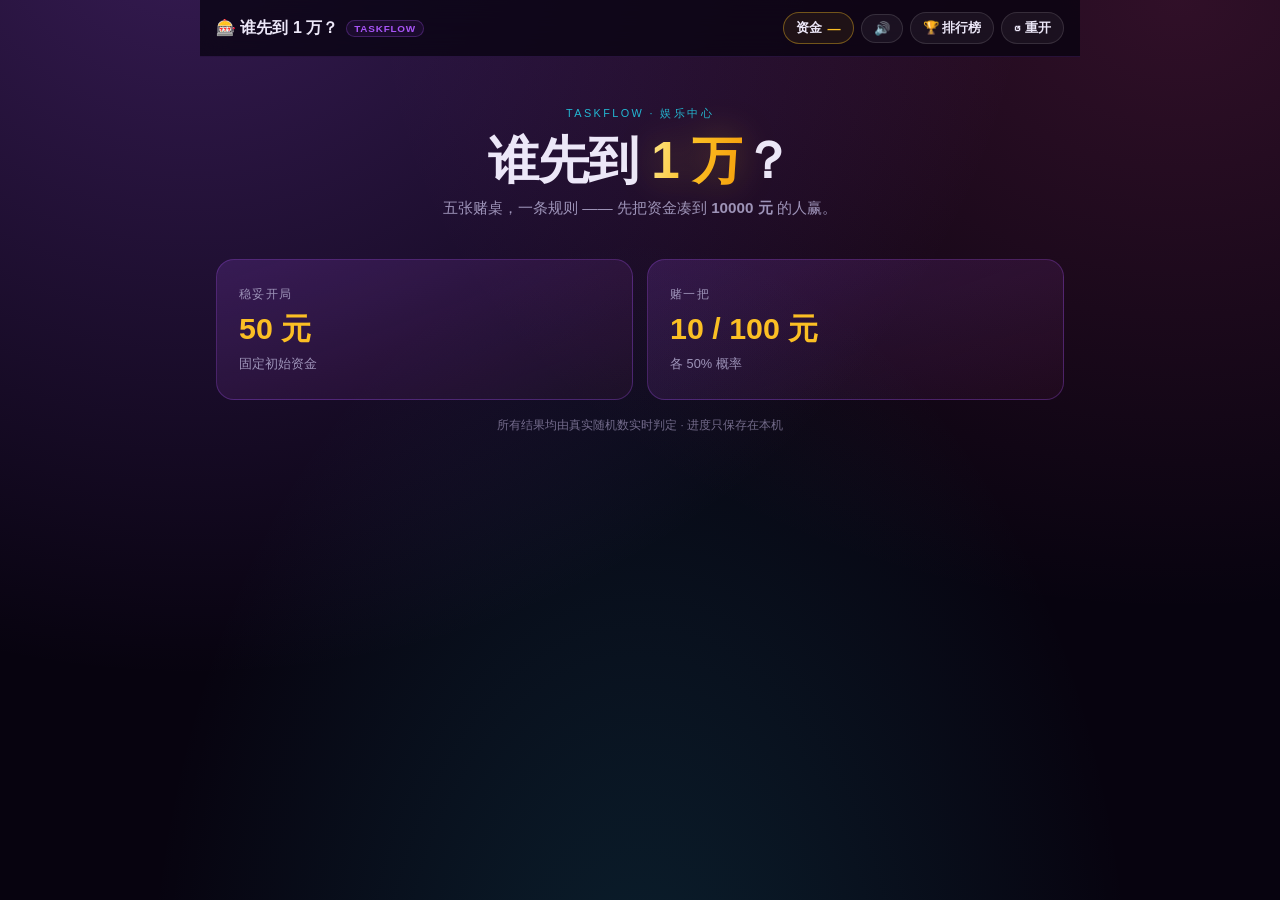
==== casino.html @ 1fb9b559 "1" ====
<!DOCTYPE html>
<html lang="zh-CN">
<head>
<meta charset="utf-8">
<meta name="viewport" content="width=device-width, initial-scale=1, viewport-fit=cover">
<meta name="color-scheme" content="dark">
<title>谁先到 1 万？ · TaskFlow</title>
<style>
  /* ============ 基础 ============ */
  :root {
    --bg: #07030f;
    --panel: rgba(24, 13, 45, .78);
    --panel-2: rgba(16, 8, 30, .9);
    --line: rgba(168, 85, 247, .28);
    --line-strong: rgba(168, 85, 247, .55);
    --purple: #a855f7;
    --pink: #ec4899;
    --cyan: #22d3ee;
    --gold: #fbbf24;
    --gold-deep: #f59e0b;
    --danger: #fb7185;
    --text: #ece7f8;
    --muted: #9d93b8;
  }
  *, *::before, *::after { box-sizing: border-box; }
  html, body { margin: 0; padding: 0; }
  body {
    min-height: 100vh;
    color: var(--text);
    font-family: -apple-system, BlinkMacSystemFont, "Segoe UI", "PingFang SC",
                 "Hiragino Sans GB", "Microsoft YaHei", sans-serif;
    -webkit-font-smoothing: antialiased;
    font-size: 16px;
    background:
      radial-gradient(ellipse at 15% -12%, rgba(168, 85, 247, .30), transparent 55%),
      radial-gradient(ellipse at 92% 0%, rgba(236, 72, 153, .18), transparent 48%),
      radial-gradient(ellipse at 50% 118%, rgba(34, 211, 238, .14), transparent 55%),
      var(--bg);
    background-attachment: fixed;
  }
  button, input { font-family: inherit; }
  [hidden] { display: none !important; }
  b { font-weight: 700; }

  .app { max-width: 880px; margin: 0 auto; padding: 0 16px 40px; }

  /* ============ 顶栏 ============ */
  .topbar {
    position: sticky; top: 0; z-index: 30;
    display: flex; align-items: center; justify-content: space-between; gap: 10px;
    flex-wrap: wrap;
    padding: 12px 0 12px;
    margin: 0 -16px 6px;
    padding-left: 16px; padding-right: 16px;
    background: rgba(7, 3, 15, .74);
    backdrop-filter: blur(14px);
    -webkit-backdrop-filter: blur(14px);
    border-bottom: 1px solid rgba(168, 85, 247, .16);
  }
  .brand { display: flex; align-items: center; gap: 8px; font-weight: 800; font-size: 1rem; }
  .brand__bang {
    font-size: .62rem; font-weight: 700; letter-spacing: .08em;
    color: var(--purple); border: 1px solid var(--line);
    padding: 2px 7px; border-radius: 999px; background: rgba(168, 85, 247, .08);
  }
  .wallet { display: flex; align-items: center; gap: 7px; flex-wrap: wrap; }
  .chip {
    display: inline-flex; align-items: center; gap: 6px; white-space: nowrap;
    padding: 6px 12px; border-radius: 999px; font-size: .82rem; font-weight: 600;
    background: rgba(255, 255, 255, .05); border: 1px solid rgba(255, 255, 255, .12);
    color: var(--text);
  }
  .chip--money { border-color: rgba(251, 191, 36, .38); background: rgba(251, 191, 36, .07); }
  .chip--money b { color: var(--gold); font-variant-numeric: tabular-nums; }
  .chip--btn { cursor: pointer; transition: border-color .18s, color .18s, box-shadow .18s; }
  .chip--btn:hover { border-color: var(--line-strong); color: #fff; box-shadow: 0 0 16px rgba(168, 85, 247, .25); }

  /* ============ 屏幕 ============ */
  .screen { animation: fadeUp .32s ease both; }
  @keyframes fadeUp { from { opacity: 0; transform: translateY(8px); } to { opacity: 1; transform: none; } }

  /* ============ 开局 ============ */
  .hero { text-align: center; padding: 44px 8px 22px; }
  .hero__kicker {
    font-size: .68rem; letter-spacing: .22em; color: var(--cyan);
    text-transform: uppercase; opacity: .85;
  }
  .hero__title {
    margin: 12px 0 10px; font-size: clamp(2rem, 8.5vw, 3.2rem);
    line-height: 1.08; letter-spacing: -.02em; font-weight: 900;
  }
  .hero__title .gold {
    background: linear-gradient(100deg, #fde68a, var(--gold) 45%, #f59e0b);
    -webkit-background-clip: text; background-clip: text; color: transparent;
    filter: drop-shadow(0 0 18px rgba(251, 191, 36, .35));
  }
  .hero__desc { margin: 0; color: var(--muted); font-size: .95rem; }
  .start-choices { display: grid; grid-template-columns: 1fr 1fr; gap: 14px; margin-top: 18px; }
  .choice {
    position: relative; overflow: hidden; text-align: left; cursor: pointer;
    display: flex; flex-direction: column; gap: 6px;
    padding: 26px 22px; border-radius: 18px; color: var(--text);
    border: 1px solid var(--line);
    background: linear-gradient(160deg, rgba(168, 85, 247, .17), rgba(236, 72, 153, .05));
    transition: transform .2s, border-color .2s, box-shadow .2s;
  }
  .choice::after {
    content: ""; position: absolute; inset: -40% -60% auto auto; width: 160px; height: 160px;
    background: radial-gradient(circle, rgba(236, 72, 153, .3), transparent 65%);
    pointer-events: none;
  }
  .choice:hover { transform: translateY(-3px); border-color: var(--line-strong); box-shadow: 0 14px 40px rgba(168, 85, 247, .28); }
  .choice:disabled { opacity: .5; cursor: wait; transform: none; }
  .choice__title { font-size: .78rem; letter-spacing: .12em; color: var(--muted); }
  .choice__money { font-size: 1.9rem; font-weight: 900; color: var(--gold); font-variant-numeric: tabular-nums; }
  .choice__desc { font-size: .8rem; color: var(--muted); }
  .fine { text-align: center; color: rgba(157, 147, 184, .7); font-size: .72rem; margin: 18px 0 0; }

  /* ============ 大厅 ============ */
  .bank {
    margin-top: 20px; padding: 26px 22px 22px; text-align: center; border-radius: 22px;
    border: 1px solid var(--line);
    background:
      radial-gradient(ellipse at 50% -30%, rgba(251, 191, 36, .12), transparent 60%),
      linear-gradient(170deg, rgba(35, 18, 62, .9), rgba(14, 7, 26, .9));
    box-shadow: 0 20px 60px rgba(0, 0, 0, .35), inset 0 1px 0 rgba(255, 255, 255, .05);
  }
  .bank__label { font-size: .72rem; letter-spacing: .2em; color: var(--muted); }
  .bank__money {
    margin: 4px 0 2px; font-size: clamp(2.6rem, 11vw, 4rem); font-weight: 900;
    line-height: 1.05; font-variant-numeric: tabular-nums;
    color: var(--gold); text-shadow: 0 0 24px rgba(251, 191, 36, .35);
  }
  .bank__bar { height: 8px; border-radius: 99px; background: rgba(255, 255, 255, .07); overflow: hidden; margin: 16px auto 10px; max-width: 480px; }
  .bank__fill {
    height: 100%; width: 0%; border-radius: 99px;
    background: linear-gradient(90deg, var(--purple), var(--pink) 60%, var(--gold));
    box-shadow: 0 0 14px rgba(236, 72, 153, .7);
    transition: width .45s cubic-bezier(.2, .8, .2, 1);
  }
  .bank__meta { display: flex; justify-content: space-between; max-width: 480px; margin: 0 auto; font-size: .78rem; color: var(--muted); }
  .bank__meta b { color: var(--text); font-variant-numeric: tabular-nums; }

  .game-grid { display: grid; grid-template-columns: repeat(auto-fit, minmax(248px, 1fr)); gap: 12px; margin-top: 16px; }
  .game-card {
    display: flex; align-items: center; gap: 13px; text-align: left; cursor: pointer;
    padding: 17px 16px; border-radius: 16px; color: var(--text);
    border: 1px solid rgba(255, 255, 255, .09);
    background: linear-gradient(150deg, rgba(255, 255, 255, .055), rgba(255, 255, 255, .015));
    transition: transform .18s, border-color .18s, box-shadow .18s, background .18s;
  }
  .game-card:hover {
    transform: translateY(-2px); border-color: var(--line-strong);
    background: linear-gradient(150deg, rgba(168, 85, 247, .16), rgba(236, 72, 153, .05));
    box-shadow: 0 12px 34px rgba(168, 85, 247, .2);
  }
  .game-card__icon { font-size: 1.9rem; flex: none; }
  .game-card__text { flex: 1; min-width: 0; display: flex; flex-direction: column; gap: 3px; }
  .game-card__title { font-size: 1rem; font-weight: 800; }
  .game-card__desc { font-size: .76rem; color: var(--muted); line-height: 1.45; }
  .game-card__arrow { color: var(--muted); flex: none; transition: color .18s, transform .18s; }
  .game-card:hover .game-card__arrow { color: var(--gold); transform: translateX(2px); }
  .lobby-note { text-align: center; margin-top: 18px; font-size: .74rem; color: rgba(157, 147, 184, .65); }

  /* ============ 游戏通用 ============ */
  .game-head { display: flex; align-items: center; gap: 12px; margin: 18px 0 12px; }
  .game-head h2 { margin: 0; font-size: 1.25rem; font-weight: 800; }
  .back-btn {
    border: 1px solid rgba(255, 255, 255, .13); background: rgba(255, 255, 255, .05);
    color: var(--text); border-radius: 10px; padding: 7px 12px; font-size: .8rem;
    font-weight: 600; cursor: pointer; transition: border-color .18s, color .18s;
  }
  .back-btn:hover { border-color: var(--line-strong); color: #fff; }

  .panel {
    padding: 20px; border-radius: 18px;
    border: 1px solid rgba(255, 255, 255, .09);
    background: linear-gradient(165deg, rgba(255, 255, 255, .045), rgba(255, 255, 255, .012));
    box-shadow: 0 14px 44px rgba(0, 0, 0, .22);
  }
  .rules { font-size: .88rem; line-height: 1.75; color: #cfc7e2; }
  .rules b { color: var(--text); }
  .muted { color: var(--muted); }
  .c-gold { color: var(--gold); }
  .c-danger { color: var(--danger); }
  .c-red { color: #fb7185; }
  .c-black { color: #cbd5e1; }
  .c-yellow { color: #fbbf24; }
  .c-cyan { color: var(--cyan); }

  .btn {
    border: 0; border-radius: 12px; padding: 12px 18px;
    font-size: .92rem; font-weight: 700; cursor: pointer; color: #fff;
    transition: transform .16s, box-shadow .16s, opacity .16s, border-color .16s;
  }
  .btn:hover:not(:disabled) { transform: translateY(-1px); }
  .btn:disabled { opacity: .42; cursor: not-allowed; transform: none; box-shadow: none; }
  .btn--gold {
    background: linear-gradient(135deg, #fcd34d, var(--gold-deep));
    color: #291500; box-shadow: 0 6px 22px rgba(251, 191, 36, .3);
  }
  .btn--gold:hover:not(:disabled) { box-shadow: 0 8px 30px rgba(251, 191, 36, .48); }
  .btn--ghost {
    background: rgba(255, 255, 255, .05); border: 1px solid rgba(255, 255, 255, .16);
    color: #ded7ee; box-shadow: none;
  }
  .btn--ghost:hover:not(:disabled) { border-color: rgba(255, 255, 255, .38); }
  .btn--danger { background: linear-gradient(135deg, #fb7185, #be123c); }
  .btn--purple { background: linear-gradient(135deg, #a855f7, #7c3aed); box-shadow: 0 6px 22px rgba(168, 85, 247, .32); }

  .bet-row { display: flex; align-items: center; gap: 10px; flex-wrap: wrap; margin-top: 16px; }
  .bet-row label { font-size: .82rem; color: var(--muted); }
  .bet-row input {
    width: 130px; padding: 10px 12px; border-radius: 10px; font-size: .95rem;
    font-weight: 700; font-variant-numeric: tabular-nums;
    background: rgba(0, 0, 0, .35); color: var(--gold);
    border: 1px solid rgba(255, 255, 255, .14); outline: none;
  }
  .bet-row input:focus { border-color: var(--line-strong); box-shadow: 0 0 0 3px rgba(168, 85, 247, .16); }
  .bet-row input:disabled { opacity: .45; cursor: not-allowed; }
  .bet-chip:disabled { opacity: .4; cursor: not-allowed; }
  .bet-chips { display: flex; gap: 6px; flex-wrap: wrap; }
  .bet-chip {
    border: 1px solid rgba(255, 255, 255, .14); background: rgba(255, 255, 255, .04);
    color: var(--muted); border-radius: 999px; padding: 5px 11px;
    font-size: .72rem; font-weight: 600; cursor: pointer; transition: .16s;
  }
  .bet-chip:hover { border-color: var(--line-strong); color: #fff; }

  /* ============ 干苦力 ============ */
  .labor-wrap { text-align: center; padding: 8px 0 4px; }
  .labor-btn {
    position: relative; margin: 20px auto 14px; width: 190px; height: 190px; border-radius: 50%;
    border: 2px solid rgba(251, 191, 36, .35); cursor: pointer; color: var(--text);
    display: flex; flex-direction: column; align-items: center; justify-content: center; gap: 2px;
    background:
      radial-gradient(circle at 35% 28%, rgba(251, 191, 36, .2), transparent 55%),
      linear-gradient(160deg, #2a1a4a, #140b26);
    box-shadow: 0 0 40px rgba(168, 85, 247, .18), inset 0 0 30px rgba(0, 0, 0, .5);
    transition: transform .1s, box-shadow .16s, border-color .16s;
    user-select: none; -webkit-user-select: none; -webkit-tap-highlight-color: transparent;
  }
  .labor-btn:hover { border-color: rgba(251, 191, 36, .7); box-shadow: 0 0 60px rgba(251, 191, 36, .22); }
  .labor-btn:active { transform: scale(.96); }
  .labor-btn.is-wipe { animation: wipeShake .12s linear; border-color: var(--danger); box-shadow: 0 0 60px rgba(251, 113, 133, .5); }
  .labor-btn.is-dig .labor-btn__icon { animation: digSwing .32s ease; }
  @keyframes digSwing {
    0% { transform: rotate(0deg) translateY(0); }
    35% { transform: rotate(-20deg) translateY(-4px); }
    70% { transform: rotate(9deg) translateY(1px); }
    100% { transform: rotate(0deg) translateY(0); }
  }
  @keyframes wipeShake {
    0% { transform: translateX(0); } 25% { transform: translateX(-5px); }
    50% { transform: translateX(5px); } 75% { transform: translateX(-3px); } 100% { transform: translateX(0); }
  }
  .labor-btn__icon { font-size: 2.6rem; }
  .labor-btn span { font-size: 1.05rem; font-weight: 800; }
  .labor-btn small { font-size: .74rem; color: var(--gold); }
  .labor-stats { display: flex; justify-content: center; gap: 18px; flex-wrap: wrap; font-size: .8rem; color: var(--muted); min-height: 24px; }
  .labor-stats b { color: var(--text); font-variant-numeric: tabular-nums; }
  .float-num {
    position: absolute; left: 50%; top: 30%; transform: translateX(-50%);
    font-weight: 900; color: var(--gold); pointer-events: none;
    animation: floatUp .8s ease-out forwards; white-space: nowrap;
  }
  .float-num.is-bad { color: var(--danger); }
  @keyframes floatUp {
    from { opacity: 1; transform: translate(-50%, 0) scale(1); }
    to { opacity: 0; transform: translate(-50%, -70px) scale(1.25); }
  }
  .labor-shell { position: relative; }

  /* ============ 摸球 ============ */
  .ball-stage { display: flex; flex-direction: column; align-items: center; margin: 16px 0 4px; }
  .pit-wrap { position: relative; width: min(100%, 430px); }
  #ballCanvas {
    display: block; width: 100%; height: 236px; border-radius: 24px;
    touch-action: manipulation;
  }
  #ballCanvas.is-shaking { animation: pitShake .1s linear infinite; }
  @keyframes pitShake {
    0% { transform: translate(0, 0) rotate(0deg); }
    25% { transform: translate(-1.5px, 1px) rotate(-.3deg); }
    50% { transform: translate(1px, -1.5px) rotate(.3deg); }
    75% { transform: translate(1.5px, 1px) rotate(-.2deg); }
    100% { transform: translate(0, 0) rotate(0deg); }
  }
  .ball-tray {
    position: relative; width: 92px; height: 46px; margin-top: 2px;
    border-radius: 0 0 32px 32px;
    background: linear-gradient(180deg, rgba(255, 255, 255, .09), rgba(255, 255, 255, .015));
    border: 1px solid rgba(255, 255, 255, .12); border-top: 0;
    box-shadow: inset 0 -10px 20px rgba(0, 0, 0, .5);
  }
  .drawn-ball {
    position: absolute; left: 50%; bottom: -8px; margin-left: -31px;
    width: 62px; height: 62px; border-radius: 50%;
    display: flex; align-items: center; justify-content: center;
    font-size: 1.5rem; opacity: 0;
    border: 2px solid rgba(255, 255, 255, .28);
    box-shadow: 0 10px 26px rgba(0, 0, 0, .5);
  }
  .drawn-ball.is-revealed { opacity: 1; animation: ballPop .45s cubic-bezier(.2, 1.5, .4, 1) both; }
  @keyframes ballPop {
    from { transform: scale(.3) translateY(-46px); opacity: 0; }
    to { transform: scale(1) translateY(0); opacity: 1; }
  }
  .drawn-ball.is-red { background: radial-gradient(circle at 32% 28%, #fda4af, #e11d48 62%, #881337); box-shadow: 0 0 26px rgba(244, 63, 94, .55); }
  .drawn-ball.is-black { background: radial-gradient(circle at 32% 28%, #64748b, #1e293b 62%, #020617); box-shadow: 0 0 26px rgba(148, 163, 184, .3); }
  .drawn-ball.is-yellow { background: radial-gradient(circle at 32% 28%, #fde68a, #f59e0b 62%, #92400e); box-shadow: 0 0 30px rgba(251, 191, 36, .55); }
  .ball-result { min-height: 48px; margin-top: 12px; text-align: center; font-size: .9rem; line-height: 1.6; color: #d8d0ea; }
  .bet-actions { display: flex; gap: 10px; margin-top: 16px; }
  .bet-actions .btn { flex: 1; }
  .btn--red { background: linear-gradient(135deg, #fb7185, #be123c); box-shadow: 0 6px 22px rgba(244, 63, 94, .28); }

  /* ============ 两信封（3D 拆封） ============ */
  .env-stage { display: grid; grid-template-columns: 1fr 1fr; gap: 14px; margin: 20px 0 6px; }
  .envelope {
    position: relative; display: flex; flex-direction: column; align-items: center; gap: 8px;
    padding: 0; border: 0; background: transparent; color: var(--text); font-family: inherit;
    cursor: pointer; opacity: 1; transition: opacity .2s, transform .2s;
  }
  .envelope:hover:not(:disabled) { transform: translateY(-2px); }
  .envelope:disabled { cursor: default; }
  .envelope__scene {
    position: relative; display: block; width: 100%; height: 150px;
    perspective: 640px;
  }
  .envelope__body {
    position: absolute; left: 8%; right: 8%; top: 26%; bottom: 0; z-index: 3;
    border-radius: 8px;
    background: linear-gradient(165deg, #f3e6c8, #d9c49a 55%, #bfa774);
    border: 1px solid rgba(255, 240, 200, .55);
    box-shadow: inset 0 1px 0 rgba(255, 255, 255, .6), 0 10px 24px rgba(0, 0, 0, .4);
  }
  .envelope__body::after {
    content: ""; position: absolute; inset: 0;
    background: linear-gradient(150deg, transparent 49.4%, rgba(150, 120, 70, .25) 50%, transparent 50.6%);
  }
  .envelope__flap {
    position: absolute; left: 8%; right: 8%; top: 26%; height: 42%; z-index: 4;
    border-radius: 8px 8px 0 0;
    background: linear-gradient(180deg, #f7ecd4, #c9ad78);
    clip-path: polygon(0 0, 100% 0, 50% 100%);
    transform-origin: top center;
    transition: transform .45s cubic-bezier(.3, .1, .3, 1);
    filter: drop-shadow(0 3px 3px rgba(70, 45, 10, .3));
  }
  .envelope__card {
    position: absolute; left: 14%; right: 14%; top: 16%; bottom: 8%; z-index: 2;
    display: flex; align-items: center; justify-content: center;
    border-radius: 7px; border: 1px solid #e6d3a8;
    background: linear-gradient(170deg, #fffdf5, #f4e8c9);
    color: #6b4a10; font-weight: 900; font-size: 1.15rem;
    font-variant-numeric: tabular-nums;
    transform: translateY(26%) scale(.94); opacity: 0;
    transition: transform .5s cubic-bezier(.2, .9, .3, 1.2), opacity .35s;
    box-shadow: 0 8px 18px rgba(0, 0, 0, .35);
  }
  .envelope.is-open .envelope__flap { transform: rotateX(178deg); z-index: 1; }
  .envelope.is-open .envelope__card { transform: translateY(-16%) scale(1); opacity: 1; z-index: 5; }
  .envelope__amount { font-size: 1.15rem; font-weight: 900; font-variant-numeric: tabular-nums; }
  .envelope__label { font-size: .82rem; color: var(--muted); }
  .envelope.is-picked .envelope__label { color: var(--gold); font-weight: 700; }
  .envelope.is-picked .envelope__card { box-shadow: 0 0 28px rgba(251, 191, 36, .35); }
  .envelope.is-dim { opacity: .45; }
  .env-status { min-height: 56px; margin-top: 14px; text-align: center; font-size: .88rem; line-height: 1.7; color: #d8d0ea; }
  .env-actions, .door-actions {
    display: flex; gap: 10px; margin-top: 14px; flex-wrap: wrap;
  }
  .env-actions .btn, .door-actions .btn { flex: 1; min-width: 130px; }

  /* ============ 三门（3D 开门） ============ */
  .doors { display: grid; grid-template-columns: repeat(3, 1fr); gap: 10px; margin: 20px 0 6px; }
  .door {
    position: relative; display: flex; flex-direction: column; align-items: center; gap: 7px;
    padding: 0; border: 0; background: transparent; color: var(--text); font-family: inherit;
    cursor: pointer; transition: transform .18s, opacity .2s;
  }
  .door:disabled { cursor: default; }
  .door:hover:not(:disabled) { transform: translateY(-3px); }
  .door__frame {
    position: relative; display: block; width: 100%; height: 152px;
    border-radius: 12px 12px 8px 8px; overflow: hidden;
    background: radial-gradient(circle at 50% 40%, #24123f, #0c0518 70%);
    border: 1px solid rgba(255, 255, 255, .12);
    box-shadow: inset 0 -14px 30px rgba(0, 0, 0, .6);
    perspective: 720px;
  }
  .door__behind {
    position: absolute; inset: 0; display: flex; align-items: center; justify-content: center;
    font-size: 2.7rem; color: var(--muted);
  }
  .door__panel {
    position: absolute; inset: 0; z-index: 2;
    display: flex; align-items: center; justify-content: center;
    background:
      linear-gradient(100deg, rgba(255, 255, 255, .16), transparent 24%),
      linear-gradient(170deg, #5b2f8c, #2c1450 58%, #1a0b31);
    transform-origin: left center;
    transition: transform .6s cubic-bezier(.3, .1, .25, 1), box-shadow .3s;
    box-shadow: inset 0 0 0 1px rgba(255, 255, 255, .1), inset 0 0 30px rgba(0, 0, 0, .45);
  }
  .door__panel::before {
    content: ""; position: absolute; inset: 14px; border-radius: 6px;
    border: 1px solid rgba(255, 255, 255, .13);
    box-shadow: inset 0 0 18px rgba(0, 0, 0, .35);
  }
  .door__num {
    font-size: 2rem; font-weight: 900; color: rgba(255, 255, 255, .85);
    text-shadow: 0 0 18px rgba(168, 85, 247, .6);
  }
  .door__tag { min-height: 1.1em; font-size: .68rem; color: var(--cyan); }
  .door.is-open .door__panel { transform: rotateY(-112deg); box-shadow: -18px 0 30px rgba(0, 0, 0, .65); }
  .door.is-picked .door__frame { border-color: rgba(251, 191, 36, .75); box-shadow: 0 0 26px rgba(251, 191, 36, .22), inset 0 -14px 30px rgba(0, 0, 0, .6); }
  .door.is-picked .door__tag { color: var(--gold); }
  .door.is-prize .door__frame { border-color: rgba(251, 191, 36, .9); box-shadow: 0 0 42px rgba(251, 191, 36, .45), inset 0 -14px 30px rgba(0, 0, 0, .6); }
  .door.is-final::after {
    content: "你的"; position: absolute; top: 8px; right: 8px;
    font-size: .6rem; padding: 2px 6px; border-radius: 999px;
    background: rgba(251, 191, 36, .9); color: #2a1500; font-weight: 800;
  }
  .door-status { min-height: 56px; margin-top: 14px; text-align: center; font-size: .88rem; line-height: 1.7; color: #d8d0ea; }

  /* ============ 圣彼得堡 ============ */
  .tiers { display: grid; grid-template-columns: repeat(3, 1fr); gap: 10px; margin-top: 16px; }
  .tier {
    display: flex; flex-direction: column; align-items: center; gap: 5px; cursor: pointer;
    padding: 16px 10px; border-radius: 14px; color: var(--text); font-family: inherit;
    border: 1px solid rgba(255, 255, 255, .12);
    background: linear-gradient(170deg, rgba(255, 255, 255, .055), rgba(255, 255, 255, .012));
    transition: transform .18s, border-color .18s, box-shadow .18s;
  }
  .tier:hover:not(:disabled) { transform: translateY(-2px); border-color: var(--line-strong); box-shadow: 0 12px 30px rgba(168, 85, 247, .22); }
  .tier:disabled { opacity: .45; cursor: not-allowed; }
  .tier b { font-size: .95rem; color: var(--cyan); }
  .tier span { font-size: 1.05rem; font-weight: 800; color: var(--gold); }
  .tier small { font-size: .66rem; color: var(--muted); }
  .coin-stage { display: flex; flex-direction: column; align-items: center; margin-top: 18px; }
  .coin-scene {
    width: 100%; height: 116px;
    display: flex; align-items: center; justify-content: center;
    perspective: 900px;
  }
  .coin3d {
    position: relative; width: 88px; height: 88px;
    transform-style: preserve-3d; will-change: transform;
    transition: transform .55s cubic-bezier(.2, .7, .25, 1);
  }
  .coin3d__face {
    position: absolute; inset: 0; border-radius: 50%;
    display: flex; align-items: center; justify-content: center;
    font-size: 1.7rem; font-weight: 900; color: #3a2300;
    background: radial-gradient(circle at 34% 28%, #fef3c7, #fbbf24 52%, #b45309);
    border: 3px solid #fde68a;
    box-shadow: 0 0 30px rgba(251, 191, 36, .35), inset 0 -8px 14px rgba(120, 53, 15, .5);
    backface-visibility: hidden; -webkit-backface-visibility: hidden;
  }
  .coin3d__face--back {
    transform: rotateX(180deg);
    background: radial-gradient(circle at 34% 28%, #fde68a, #f59e0b 52%, #7c2d12);
  }
  .flip-log {
    width: 100%; max-width: 420px; margin-top: 14px;
    max-height: 190px; overflow-y: auto;
    padding: 12px 14px; border-radius: 12px;
    background: rgba(0, 0, 0, .28); border: 1px solid rgba(255, 255, 255, .07);
    font-size: .82rem; line-height: 1.7; color: #cfc7e2;
    font-variant-numeric: tabular-nums;
  }
  .flip-log:empty { display: none; }
  .flip-btn { margin-top: 12px; min-width: 150px; letter-spacing: .06em; }
  .flip-line b { color: var(--gold); }
  .flip-result { margin-top: 8px; padding-top: 8px; border-top: 1px dashed rgba(255, 255, 255, .12); }

  /* ============ 特效 ============ */
  .flash { position: fixed; inset: 0; z-index: 160; pointer-events: none; opacity: 0; }
  .flash.is-red { animation: flashRed .65s ease-out; }
  .flash.is-gold { animation: flashGold .9s ease-out; }
  @keyframes flashRed {
    0% { opacity: .9; background: radial-gradient(circle, rgba(244, 63, 94, .6), rgba(120, 0, 20, .92)); }
    100% { opacity: 0; }
  }
  @keyframes flashGold {
    0% { opacity: .8; background: radial-gradient(circle, rgba(251, 191, 36, .55), rgba(120, 70, 0, .85)); }
    100% { opacity: 0; }
  }
  #confetti {
    position: fixed; inset: 0; width: 100%; height: 100%;
    z-index: 150; pointer-events: none;
  }

  /* ============ 排行榜 ============ */
  .board-list { margin-top: 14px; display: flex; flex-direction: column; gap: 6px; }
  .board-row {
    display: grid; grid-template-columns: 44px 1fr auto; align-items: center; gap: 8px;
    padding: 11px 14px; border-radius: 12px;
    background: rgba(255, 255, 255, .035); border: 1px solid rgba(255, 255, 255, .06);
  }
  .board-row.is-self { border-color: rgba(251, 191, 36, .5); background: rgba(251, 191, 36, .07); }
  .board-rank { font-size: .95rem; font-weight: 800; color: var(--muted); text-align: center; }
  .board-name { font-size: .88rem; font-weight: 700; overflow: hidden; text-overflow: ellipsis; white-space: nowrap; }
  .board-name em { font-style: normal; font-size: .64rem; color: var(--gold); border: 1px solid rgba(251, 191, 36, .5); padding: 0 5px; border-radius: 999px; margin-left: 4px; }
  .board-best { font-size: 1rem; font-weight: 900; font-variant-numeric: tabular-nums; }
  .board-sub { grid-column: 2 / -1; font-size: .7rem; color: var(--muted); }
  .board-empty { text-align: center; color: var(--muted); font-size: .82rem; line-height: 1.7; padding: 18px 4px; }

  /* ============ 弹窗 ============ */
  .overlay {
    position: fixed; inset: 0; z-index: 100;
    display: flex; align-items: center; justify-content: center;
    padding: 20px; background: rgba(3, 0, 8, .74);
    backdrop-filter: blur(7px); -webkit-backdrop-filter: blur(7px);
  }
  .modal {
    width: min(430px, 100%); text-align: center; padding: 28px 22px 22px;
    border-radius: 22px; border: 1px solid rgba(168, 85, 247, .45);
    background: linear-gradient(165deg, #1d1036, #110820);
    box-shadow: 0 0 70px rgba(168, 85, 247, .28), 0 30px 80px rgba(0, 0, 0, .6);
    animation: modalPop .26s cubic-bezier(.2, 1.3, .4, 1) both;
  }
  @keyframes modalPop { from { opacity: 0; transform: scale(.9) translateY(10px); } to { opacity: 1; transform: none; } }
  .modal__icon { font-size: 2.6rem; line-height: 1.1; }
  .modal__title { margin: 8px 0 10px; font-size: 1.25rem; font-weight: 900; }
  .modal__body { font-size: .9rem; line-height: 1.75; color: #d8d0ea; }
  .modal__actions { display: flex; gap: 10px; margin-top: 22px; }
  .modal__actions .btn { flex: 1; }

  /* ============ 提示条 ============ */
  .toast {
    position: fixed; left: 50%; bottom: 26px; z-index: 200;
    transform: translate(-50%, 20px); opacity: 0; pointer-events: none;
    padding: 10px 18px; border-radius: 999px;
    background: rgba(24, 13, 45, .96); border: 1px solid var(--line-strong);
    color: var(--text); font-size: .82rem; font-weight: 600;
    box-shadow: 0 10px 30px rgba(0, 0, 0, .5);
    transition: opacity .2s, transform .2s;
  }
  .toast.show { opacity: 1; transform: translate(-50%, 0); }

  @media (max-width: 620px) {
    .start-choices { grid-template-columns: 1fr; }
    .hero { padding-top: 30px; }
    .panel { padding: 16px; }
    .doors { gap: 7px; }
    .door__frame { height: 126px; }
    .tiers { gap: 7px; }
    .tier { padding: 13px 6px; }
    .tier span { font-size: .92rem; }
    .envelope__scene { height: 126px; }
    #ballCanvas { height: 204px; }
    .topbar { padding-top: 9px; padding-bottom: 9px; justify-content: center; }
    .brand { font-size: .92rem; flex: 1 1 100%; justify-content: center; }
    .wallet { flex: 1 1 100%; justify-content: center; }
  }
</style>
</head>
<body>
<div class="app">

  <!-- ===== 顶栏 ===== -->
  <header class="topbar">
    <div class="brand">🎰 谁先到 1 万？ <span class="brand__bang">TASKFLOW</span></div>
    <div class="wallet">
      <span class="chip chip--money">资金 <b id="moneyLabel">—</b></span>
      <button class="chip chip--btn" id="soundBtn" type="button" title="音效开关">🔊</button>
      <button class="chip chip--btn" id="boardBtn" type="button">🏆 排行榜</button>
      <button class="chip chip--btn" id="restartBtn" type="button">↺ 重开</button>
    </div>
  </header>

  <!-- ===== 开局 ===== -->
  <section class="screen" id="screen-start">
    <div class="hero">
      <div class="hero__kicker">TASKFLOW · 娱乐中心</div>
      <h1 class="hero__title">谁先到 <span class="gold">1 万</span>？</h1>
      <p class="hero__desc">五张赌桌，一条规则 —— 先把资金凑到 <b>10000 元</b> 的人赢。</p>
    </div>
    <div class="start-choices">
      <button class="choice" id="startFixed" type="button" disabled>
        <span class="choice__title">稳妥开局</span>
        <span class="choice__money">50 元</span>
        <span class="choice__desc">固定初始资金</span>
      </button>
      <button class="choice" id="startGamble" type="button" disabled>
        <span class="choice__title">赌一把</span>
        <span class="choice__money">10 / 100 元</span>
        <span class="choice__desc">各 50% 概率</span>
      </button>
    </div>
    <p class="fine">所有结果均由真实随机数实时判定 · 进度只保存在本机</p>
  </section>

  <!-- ===== 大厅 ===== -->
  <section class="screen" id="screen-lobby" hidden>
    <div class="bank">
      <div class="bank__label">当前资金</div>
      <div class="bank__money" id="lobbyMoney">0</div>
      <div class="bank__bar"><div class="bank__fill" id="lobbyBar"></div></div>
      <div class="bank__meta">
        <span>距离 10000 还差 <b id="lobbyGap">10000</b></span>
        <span>最高纪录 <b id="lobbyBest">0</b></span>
      </div>
    </div>
    <div class="game-grid" id="gameGrid">
      <button class="game-card" data-game="labor" type="button">
        <span class="game-card__icon">🪣</span>
        <span class="game-card__text">
          <span class="game-card__title">干苦力</span>
          <span class="game-card__desc">每按一次 +1 元，但有 0.1% 概率被清零</span>
        </span>
        <span class="game-card__arrow">→</span>
      </button>
      <button class="game-card" data-game="balls" type="button">
        <span class="game-card__icon">🎱</span>
        <span class="game-card__text">
          <span class="game-card__title">摸球</span>
          <span class="game-card__desc">押红或押黑，押中拿回 4 倍总回报</span>
        </span>
        <span class="game-card__arrow">→</span>
      </button>
      <button class="game-card" data-game="envelope" type="button">
        <span class="game-card__icon">✉️</span>
        <span class="game-card__text">
          <span class="game-card__title">两信封</span>
          <span class="game-card__desc">交 100 元，开一个信封，换还是不换？</span>
        </span>
        <span class="game-card__arrow">→</span>
      </button>
      <button class="game-card" data-game="doors" type="button">
        <span class="game-card__icon">🚪</span>
        <span class="game-card__text">
          <span class="game-card__title">三门</span>
          <span class="game-card__desc">三选一，押中翻倍，庄家帮你排除一扇空门</span>
        </span>
        <span class="game-card__arrow">→</span>
      </button>
      <button class="game-card" data-game="petersburg" type="button">
        <span class="game-card__icon">🪙</span>
        <span class="game-card__text">
          <span class="game-card__title">圣彼得堡</span>
          <span class="game-card__desc">抛到正面为止，奖金 8ⁿ / 9ⁿ / 10ⁿ</span>
        </span>
        <span class="game-card__arrow">→</span>
      </button>
    </div>
    <p class="lobby-note">每局结束回到这里 · 资金归零不算输，去干苦力重新攒</p>
  </section>

  <!-- ===== 干苦力 ===== -->
  <section class="screen" id="screen-labor" hidden>
    <div class="game-head">
      <button class="back-btn" data-lobby type="button">← 大厅</button>
      <h2>🪣 干苦力</h2>
    </div>
    <div class="panel labor-wrap">
      <p class="rules">每按一次 <b class="c-gold">+1 元</b>。每次都有 <b class="c-danger">0.1%</b> 的概率被老板发现，当场清空全部资金 —— 而且这一下也不给钱。</p>
      <div class="labor-shell">
        <button class="labor-btn" id="laborBtn" type="button">
          <span class="labor-btn__icon">🪣</span>
          <span>干一下</span>
          <small>+1 元</small>
        </button>
      </div>
      <div class="labor-stats">
        <span>已按 <b id="laborCount">0</b> 次</span>
        <span id="laborLast" class="muted">—</span>
      </div>
    </div>
  </section>

  <!-- ===== 摸球 ===== -->
  <section class="screen" id="screen-balls" hidden>
    <div class="game-head">
      <button class="back-btn" data-lobby type="button">← 大厅</button>
      <h2>🎱 摸球</h2>
    </div>
    <div class="panel">
      <p class="rules">池子里一共 100 个球：<b class="c-red">30 个红球</b>，其余都是黑球或黄球，<b>各有多少不公开</b>。押红或押黑，押中拿回 <b class="c-gold">4 倍总回报</b>（押 100 拿回 400）；押错本金归零。</p>
      <div class="ball-stage">
        <div class="pit-wrap">
          <canvas id="ballCanvas" aria-label="抽球机：100 颗球正在滚动"></canvas>
        </div>
        <div class="ball-tray">
          <div class="drawn-ball" id="drawnBall"></div>
        </div>
      </div>
      <div class="ball-result" id="ballResult" aria-live="polite"></div>
      <div class="bet-row">
        <label for="ballBet">押注</label>
        <input type="number" id="ballBet" min="1" max="500" step="1" value="50" inputmode="numeric">
        <div class="bet-chips">
          <button class="bet-chip" data-target="ballBet" data-amount="10" type="button">10</button>
          <button class="bet-chip" data-target="ballBet" data-amount="50" type="button">50</button>
          <button class="bet-chip" data-target="ballBet" data-amount="100" type="button">100</button>
          <button class="bet-chip" data-target="ballBet" data-amount="500" type="button">500</button>
          <button class="bet-chip" data-target="ballBet" data-amount="max" type="button">最多</button>
        </div>
      </div>
      <div class="bet-actions">
        <button class="btn btn--red" id="betRed" type="button">押红 · 4 倍</button>
        <button class="btn btn--ghost" id="betBlack" type="button">押黑 · 4 倍</button>
      </div>
      <p class="fine">单局最多押 500 元</p>
    </div>
  </section>

  <!-- ===== 两信封 ===== -->
  <section class="screen" id="screen-envelope" hidden>
    <div class="game-head">
      <button class="back-btn" data-lobby type="button">← 大厅</button>
      <h2>✉️ 两信封</h2>
    </div>
    <div class="panel">
      <p class="rules">交 <b class="c-gold">100 元</b> 参与。两个信封里，一个的金额是另一个的 <b>2 倍</b>。先选一个打开看金额，然后决定换不换 —— 最终那个信封里的钱归你。</p>
      <div class="env-stage">
        <button class="envelope" id="env0" type="button" disabled>
          <span class="envelope__scene">
            <span class="envelope__flap"></span>
            <span class="envelope__card"><span class="envelope__amount" id="env0Amount"></span></span>
            <span class="envelope__body"></span>
          </span>
          <span class="envelope__label">信封 A</span>
        </button>
        <button class="envelope" id="env1" type="button" disabled>
          <span class="envelope__scene">
            <span class="envelope__flap"></span>
            <span class="envelope__card"><span class="envelope__amount" id="env1Amount"></span></span>
            <span class="envelope__body"></span>
          </span>
          <span class="envelope__label">信封 B</span>
        </button>
      </div>
      <div class="env-status" id="envStatus" aria-live="polite"></div>
      <div class="env-actions" id="envActions"></div>
    </div>
  </section>

  <!-- ===== 三门 ===== -->
  <section class="screen" id="screen-doors" hidden>
    <div class="game-head">
      <button class="back-btn" data-lobby type="button">← 大厅</button>
      <h2>🚪 三门</h2>
    </div>
    <div class="panel">
      <p class="rules">三扇门，只有一扇后面有奖励。押一笔钱选一扇门，庄家会打开另外两扇中<b>没有奖励</b>的一扇，然后你可以保持或更换。押中押注翻倍，押错押金归零。</p>
      <div class="doors" id="doors">
        <button class="door" data-door="0" type="button">
          <span class="door__frame">
            <span class="door__behind"></span>
            <span class="door__panel"><span class="door__num">1</span></span>
          </span>
          <span class="door__tag"></span>
        </button>
        <button class="door" data-door="1" type="button">
          <span class="door__frame">
            <span class="door__behind"></span>
            <span class="door__panel"><span class="door__num">2</span></span>
          </span>
          <span class="door__tag"></span>
        </button>
        <button class="door" data-door="2" type="button">
          <span class="door__frame">
            <span class="door__behind"></span>
            <span class="door__panel"><span class="door__num">3</span></span>
          </span>
          <span class="door__tag"></span>
        </button>
      </div>
      <div class="door-status" id="doorStatus" aria-live="polite"></div>
      <div class="bet-row">
        <label for="doorBet">押注</label>
        <input type="number" id="doorBet" min="1" max="2000" step="1" value="100" inputmode="numeric">
        <div class="bet-chips">
          <button class="bet-chip" data-target="doorBet" data-amount="50" type="button">50</button>
          <button class="bet-chip" data-target="doorBet" data-amount="100" type="button">100</button>
          <button class="bet-chip" data-target="doorBet" data-amount="500" type="button">500</button>
          <button class="bet-chip" data-target="doorBet" data-amount="2000" type="button">2000</button>
          <button class="bet-chip" data-target="doorBet" data-amount="max" type="button">最多</button>
        </div>
      </div>
      <div class="door-actions" id="doorActions"></div>
      <p class="fine">单局最多押 2000 元</p>
    </div>
  </section>

  <!-- ===== 圣彼得堡 ===== -->
  <section class="screen" id="screen-petersburg" hidden>
    <div class="game-head">
      <button class="back-btn" data-lobby type="button">← 大厅</button>
      <h2>🪙 圣彼得堡</h2>
    </div>
    <div class="panel">
      <p class="rules">一直抛硬币，<b>直到出现正面</b>为止。选好等级后，点一次「抛一次」就抛一次，抛的次数记为 <b>n</b>，按入场等级发奖金。注意 n 越大奖金越离谱，但概率也越小。</p>
      <div class="tiers">
        <button class="tier" data-tier="0" type="button">
          <b>入场 100 元</b><span>奖金 8ⁿ</span><small>n=3 → 512 元</small>
        </button>
        <button class="tier" data-tier="1" type="button">
          <b>入场 300 元</b><span>奖金 9ⁿ</span><small>n=3 → 729 元</small>
        </button>
        <button class="tier" data-tier="2" type="button">
          <b>入场 500 元</b><span>奖金 10ⁿ</span><small>n=4 → 10000 元</small>
        </button>
      </div>
      <div class="coin-stage">
        <div class="coin-scene">
          <div class="coin3d" id="coin3d">
            <div class="coin3d__face coin3d__face--front">正</div>
            <div class="coin3d__face coin3d__face--back">反</div>
          </div>
        </div>
        <button class="btn btn--gold flip-btn" id="flipBtn" type="button" disabled>抛一次</button>
        <div class="flip-log" id="flipLog" aria-live="polite"></div>
      </div>
    </div>
  </section>

  <!-- ===== 排行榜 ===== -->
  <section class="screen" id="screen-board" hidden>
    <div class="game-head">
      <button class="back-btn" id="boardBack" type="button">← 返回</button>
      <h2>🏆 排行榜</h2>
    </div>
    <div class="panel">
      <p class="rules muted" style="margin:0">按历史最高资金排序 · 同时显示当前资金</p>
      <div class="board-list" id="boardList"></div>
      <div style="display:flex;justify-content:center;margin-top:16px">
        <button class="btn btn--ghost" id="boardRefresh" type="button">刷新</button>
      </div>
    </div>
  </section>

</div>

<!-- ===== 弹窗 ===== -->
<div class="overlay" id="overlay" hidden>
  <div class="modal" role="dialog" aria-modal="true" aria-labelledby="modalTitle">
    <div class="modal__icon" id="modalIcon">🎲</div>
    <h3 class="modal__title" id="modalTitle"></h3>
    <div class="modal__body" id="modalBody"></div>
    <div class="modal__actions" id="modalActions"></div>
  </div>
</div>

<canvas id="confetti" aria-hidden="true"></canvas>
<div class="flash" id="flash" aria-hidden="true"></div>
<div class="toast" id="toast"></div>

<script src="supabase.min.js"></script>
<script src="auth.js?v=3.2"></script>
<script id="casino-app">
(function () {
  'use strict';

  /* ============================================================
     规则常量 —— 调概率/经济只改这里
     ============================================================ */
  const RATES = {
    labor:     { gain: 1, wipeChance: 0.001 },
    balls:     { red: 30, black: 40, yellow: 30, payout: 4, maxBet: 500 },
    envelope:  { fee: 100, min: 50, max: 200, doubleChance: 0.5 },
    doors:     { maxBet: 2000, payout: 2, count: 3 },
    petersburg: [
      { fee: 100, base: 8 },
      { fee: 300, base: 9 },
      { fee: 500, base: 10 }
    ],
    gate:      { wipe: 0.1, stay: 0.8, bonus: 0.1, bonusAmount: 4000, threshold: 1000 },
    target:    10000
  };

  const STORE_PREFIX = 'tf_casino_v1:';
  const GUEST = 'guest';

  /* ============================================================
     随机数（测试可注入）
     ============================================================ */
  let RAND = Math.random;
  const rnd = () => RAND();
  const randInt = (min, max) => min + Math.floor(rnd() * (max - min + 1));

  /* ============================================================
     纯判定 / 结算函数 —— 每个概率都是当场摇出来的
     ============================================================ */
  function rollLabor() {
    if (rnd() < RATES.labor.wipeChance) return { wiped: true, gain: 0 };
    return { wiped: false, gain: RATES.labor.gain };
  }

  function rollBall() {
    const r = rnd() * 100;
    if (r < RATES.balls.red) return 'red';
    if (r < RATES.balls.red + RATES.balls.black) return 'black';
    return 'yellow';
  }

  // 真·球池：先按 30/40/30 装好 100 个球再洗牌，抽的时候随机抓一个球，
  // 而不是先摇颜色再假装抓球 —— 这样动画和概率是同一件事。
  function makePool() {
    const pool = [];
    let i;
    for (i = 0; i < RATES.balls.red; i += 1) pool.push('red');
    for (i = 0; i < RATES.balls.black; i += 1) pool.push('black');
    for (i = 0; i < RATES.balls.yellow; i += 1) pool.push('yellow');
    for (i = pool.length - 1; i > 0; i -= 1) {
      const j = Math.floor(rnd() * (i + 1));
      const t = pool[i];
      pool[i] = pool[j];
      pool[j] = t;
    }
    return pool;
  }

  // 已开信封只生成偶数金额，保证「另一个是它的 2 倍 / 一半」永远是整数元
  function rollEnvelopeShown() {
    const lo = Math.ceil(RATES.envelope.min / 2);
    const hi = Math.floor(RATES.envelope.max / 2);
    return randInt(lo, hi) * 2;
  }

  function rollEnvelopeOther(shown) {
    return rnd() < RATES.envelope.doubleChance ? shown * 2 : Math.floor(shown / 2);
  }

  function flipCoin() {
    return rnd() < 0.5 ? 'H' : 'T';
  }

  function rollPetersburg(base) {
    let n = 0;
    let head = false;
    const seq = [];
    do {
      n += 1;
      head = rnd() < 0.5;
      seq.push(head ? 'H' : 'T');
    } while (!head && n < 60);
    return { n: n, seq: seq, prize: Math.pow(base, n) };
  }

  function rollGate() {
    const r = rnd();
    if (r < RATES.gate.wipe) return 'wipe';
    if (r < RATES.gate.wipe + RATES.gate.stay) return 'stay';
    return 'bonus';
  }

  function settleBalls(stake, choice, color) {
    return color === choice ? stake * RATES.balls.payout : 0;
  }

  /* ============================================================
     状态
     ============================================================ */
  function freshState() {
    return {
      v: 1,
      money: 0,
      best: 0,
      wins: 0,
      plays: 0,
      started: false,
      celebrated: false,
      laborPresses: 0
    };
  }

  function normNum(v, d) {
    const n = Number(v);
    return Number.isFinite(n) && n >= 0 ? Math.round(n) : d;
  }

  function normalize(raw) {
    const s = freshState();
    if (!raw || typeof raw !== 'object') return s;
    s.money = normNum(raw.money, 0);
    s.best = Math.max(normNum(raw.best, 0), s.money);
    s.wins = normNum(raw.wins, 0);
    s.plays = normNum(raw.plays, 0);
    s.started = !!raw.started;
    s.celebrated = !!raw.celebrated;
    s.laborPresses = normNum(raw.laborPresses, 0);
    return s;
  }

  let state = freshState();
  let gameEpoch = 0; // 重开时 +1，让还在飞的旧动画结果作废

  /* ============================================================
     账号 / 存档
     ============================================================ */
  let sb = null;
  let authUser = null;
  let username = null;

  function storeKey() {
    return STORE_PREFIX + (username || GUEST);
  }

  function loadState() {
    try {
      const raw = localStorage.getItem(storeKey());
      if (raw) return normalize(JSON.parse(raw));
    } catch (e) { /* 存档坏了就当新档 */ }
    return freshState();
  }

  function save() {
    try {
      localStorage.setItem(storeKey(), JSON.stringify(state));
    } catch (e) { /* 存储不可用时静默 */ }
    scheduleSync();
  }

  async function initAuth() {
    try {
      // auth.js 用 `const Auth = ...` 声明，它是全局词法绑定，不挂在 window 上
      const api = (typeof Auth !== 'undefined') ? Auth : (window.Auth || null);
      if (!api || typeof api.getClient !== 'function') return;
      sb = api.getClient();
      const res = await sb.auth.getSession();
      const session = res && res.data && res.data.session;
      if (!session || !session.user) return;
      authUser = session.user;
      const meta = authUser.user_metadata || {};
      username = meta.username || authUser.email || null;
      if (!username) {
        try { username = await api.getUsername(); } catch (e) { /* 忽略 */ }
      }
    } catch (e) {
      sb = null;
      authUser = null;
      username = null;
    }
  }

  let syncTimer = null;

  function scheduleSync() {
    if (!sb || !authUser) return;
    clearTimeout(syncTimer);
    syncTimer = setTimeout(syncScore, 1200);
  }

  async function syncScore() {
    if (!sb || !authUser) return;
    try {
      await sb.from('game_scores').upsert({
        user_id: authUser.id,
        username: username || '匿名',
        money: Math.round(state.money),
        best_money: Math.round(state.best),
        wins: state.wins,
        plays: state.plays,
        updated_at: new Date().toISOString()
      }, { onConflict: 'user_id' });
    } catch (e) { /* 离线 / 表未建时静默，成绩仍存在本机 */ }
  }

  /* ============================================================
     小工具
     ============================================================ */
  const $ = (sel) => document.querySelector(sel);
  const $$ = (sel) => Array.prototype.slice.call(document.querySelectorAll(sel));

  function fmt(n) {
    const v = Number(n);
    if (!Number.isFinite(v)) return '0';
    return Math.round(v).toLocaleString('zh-CN');
  }

  function escapeHtml(s) {
    return String(s == null ? '' : s).replace(/[&<>"']/g, function (c) {
      return { '&': '&amp;', '<': '&lt;', '>': '&gt;', '"': '&quot;', "'": '&#39;' }[c];
    });
  }

  let toastTimer = null;
  function toast(msg) {
    const el = $('#toast');
    if (!el) return;
    el.textContent = msg;
    el.classList.add('show');
    clearTimeout(toastTimer);
    toastTimer = setTimeout(function () { el.classList.remove('show'); }, 1800);
  }

  /* ============================================================
     音效 —— 全部用 WebAudio 现场合成，不依赖任何音频文件
     ============================================================ */
  const Sfx = (() => {
    let ctx = null;
    let noiseBuf = null;
    let enabled = true;
    try { enabled = localStorage.getItem('tf_casino_sound') !== '0'; } catch (e) { /* 隐私模式 */ }

    function ac() {
      if (!enabled) return null;
      const AC = window.AudioContext || window.webkitAudioContext;
      if (!AC) return null;
      if (!ctx) {
        try { ctx = new AC(); } catch (e) { return null; }
      }
      if (ctx.state === 'suspended') { try { ctx.resume(); } catch (e) { /* ignore */ } }
      return ctx;
    }

    function noise(a) {
      if (noiseBuf) return noiseBuf;
      const len = Math.floor(a.sampleRate * 0.7);
      noiseBuf = a.createBuffer(1, len, a.sampleRate);
      const d = noiseBuf.getChannelData(0);
      for (let i = 0; i < len; i += 1) d[i] = Math.random() * 2 - 1;
      return noiseBuf;
    }

    function tone(freq, dur, type, vol, slideTo, delay) {
      const a = ac();
      if (!a) return;
      const t0 = a.currentTime + (delay || 0);
      const o = a.createOscillator();
      const g = a.createGain();
      o.type = type || 'sine';
      o.frequency.setValueAtTime(freq, t0);
      if (slideTo) o.frequency.exponentialRampToValueAtTime(Math.max(1, slideTo), t0 + dur);
      g.gain.setValueAtTime(0.0001, t0);
      g.gain.exponentialRampToValueAtTime(Math.max(0.0002, vol || 0.04), t0 + 0.012);
      g.gain.exponentialRampToValueAtTime(0.0001, t0 + dur);
      o.connect(g);
      g.connect(a.destination);
      o.start(t0);
      o.stop(t0 + dur + 0.03);
    }

    function burst(dur, vol, type, freq, delay) {
      const a = ac();
      if (!a) return;
      const t0 = a.currentTime + (delay || 0);
      const src = a.createBufferSource();
      src.buffer = noise(a);
      const f = a.createBiquadFilter();
      f.type = type || 'lowpass';
      f.frequency.setValueAtTime(freq || 900, t0);
      const g = a.createGain();
      g.gain.setValueAtTime(0.0001, t0);
      g.gain.exponentialRampToValueAtTime(Math.max(0.0002, vol || 0.04), t0 + 0.01);
      g.gain.exponentialRampToValueAtTime(0.0001, t0 + dur);
      src.connect(f);
      f.connect(g);
      g.connect(a.destination);
      src.start(t0);
      src.stop(t0 + dur + 0.03);
    }

    return {
      unlock: function () { ac(); },
      isEnabled: function () { return enabled; },
      setEnabled: function (v) {
        enabled = !!v;
        try { localStorage.setItem('tf_casino_sound', enabled ? '1' : '0'); } catch (e) { /* ignore */ }
        if (enabled) ac();
        return enabled;
      },
      click: function () { tone(880, 0.04, 'square', 0.022); },
      chip: function () { tone(1180, 0.05, 'triangle', 0.035); tone(1560, 0.045, 'triangle', 0.022, 0, 0.04); },
      ballShake: function () { burst(0.6, 0.055, 'bandpass', 1400); tone(90, 0.5, 'sine', 0.018, 60); },
      ballLift: function () { tone(360, 0.34, 'sine', 0.04, 900); burst(0.2, 0.025, 'highpass', 1800, 0.1); },
      ballDrop: function () { tone(250, 0.16, 'sine', 0.09, 90); burst(0.07, 0.045, 'lowpass', 500); },
      win: function () {
        [523, 659, 784, 1047].forEach(function (f, i) { tone(f, 0.16, 'sine', 0.06, 0, i * 0.08); });
      },
      bigWin: function () {
        [523, 659, 784, 1047, 1319].forEach(function (f, i) { tone(f, 0.2, 'sine', 0.07, 0, i * 0.09); });
        burst(0.5, 0.05, 'highpass', 2200, 0.2);
      },
      lose: function () {
        tone(240, 0.3, 'sawtooth', 0.03, 110);
        tone(160, 0.4, 'sine', 0.045, 80, 0.04);
      },
      coinFlip: function (quick) { tone(quick ? 1800 : 1500, 0.03, 'square', 0.016, 1100); },
      coinLand: function () { tone(920, 0.16, 'triangle', 0.045); tone(1380, 0.12, 'sine', 0.028, 0, 0.02); },
      door: function () { tone(150, 0.5, 'sawtooth', 0.028, 70); burst(0.4, 0.018, 'lowpass', 380); },
      envelope: function () { burst(0.2, 0.045, 'highpass', 2600); tone(600, 0.08, 'triangle', 0.026, 900, 0.05); },
      gate: function () { tone(70, 0.9, 'sine', 0.05, 55); tone(140, 0.5, 'sine', 0.026, 90, 0.1); },
      jackpot: function () {
        [523, 659, 784, 1047, 1319, 1568].forEach(function (f, i) { tone(f, 0.22, 'sine', 0.07, 0, i * 0.1); });
        burst(0.8, 0.045, 'highpass', 2600, 0.3);
      }
    };
  })();

  function haptic(ms) {
    try {
      if (navigator.vibrate) navigator.vibrate(ms || 10);
    } catch (e) { /* 桌面上没有振动 */ }
  }

  function flashScreen(kind) {
    const el = $('#flash');
    if (!el) return;
    el.className = 'flash';
    void el.offsetWidth;
    el.classList.add(kind === 'red' ? 'is-red' : 'is-gold');
    setTimeout(function () { el.className = 'flash'; }, 1050);
  }

  function celebrate() {
    const cv = $('#confetti');
    if (!cv) return;
    const c = cv.getContext('2d');
    if (!c) return;
    const ratio = Math.min(2, window.devicePixelRatio || 1);
    cv.width = Math.round(window.innerWidth * ratio);
    cv.height = Math.round(window.innerHeight * ratio);
    const colors = ['#fbbf24', '#a855f7', '#ec4899', '#22d3ee', '#fcd34d', '#f472b6'];
    const parts = [];
    for (let i = 0; i < 170; i += 1) {
      parts.push({
        x: rnd() * window.innerWidth,
        y: -20 - rnd() * window.innerHeight * 0.45,
        vx: (rnd() - 0.5) * 2.4,
        vy: 2 + rnd() * 3.4,
        w: 4 + rnd() * 6,
        h: 7 + rnd() * 8,
        rot: rnd() * Math.PI * 2,
        vr: (rnd() - 0.5) * 0.3,
        c: colors[Math.floor(rnd() * colors.length)]
      });
    }
    const start = performance.now();
    function frame(t) {
      c.clearRect(0, 0, cv.width, cv.height);
      c.save();
      c.scale(ratio, ratio);
      for (let i = 0; i < parts.length; i += 1) {
        const p = parts[i];
        p.x += p.vx;
        p.y += p.vy;
        p.vy += 0.035;
        p.rot += p.vr;
        c.save();
        c.translate(p.x, p.y);
        c.rotate(p.rot);
        c.fillStyle = p.c;
        c.fillRect(-p.w / 2, -p.h / 2, p.w, p.h);
        c.restore();
      }
      c.restore();
      if (t - start < 4200) requestAnimationFrame(frame);
      else c.clearRect(0, 0, cv.width, cv.height);
    }
    requestAnimationFrame(frame);
  }

  /* ============================================================
     球池物理（Canvas）：重、碰撞、气泵、出口
     ============================================================ */
  const Pit = (() => {
    const R = 8.5;
    const COUNT = RATES.balls.red + RATES.balls.black + RATES.balls.yellow;
    const MAX_DT = 2.2;
    let canvas = null;
    let ctx = null;
    let W = 380;
    let H = 236;
    let dpr = 1;
    let bounds = { l: 18, r: 362, t: 18, b: 218 };
    let balls = [];
    let sprite = null;
    let raf = 0;
    let running = false;
    let lastT = 0;
    let calm = 0;
    let phase = 'idle'; // idle | shake | lift
    let shakeEnd = 0;
    let flying = null;
    let timers = [];
    let listening = false;
    let reduce = false;
    try {
      reduce = !!(window.matchMedia && window.matchMedia('(prefers-reduced-motion: reduce)').matches);
    } catch (e) { /* ignore */ }

    function later(fn, ms) {
      const id = setTimeout(function () {
        timers = timers.filter(function (t) { return t !== id; });
        fn();
      }, ms);
      timers.push(id);
      return id;
    }
    function clearTimers() {
      timers.forEach(function (id) { clearTimeout(id); });
      timers = [];
    }

    function newBall() {
      return {
        x: bounds.l + rnd() * Math.max(1, bounds.r - bounds.l),
        y: bounds.t + rnd() * Math.max(1, bounds.b - bounds.t),
        vx: (rnd() - 0.5) * 2,
        vy: 0,
        color: 'red',
        r: R
      };
    }

    function ensureFull() {
      while (balls.length < COUNT) balls.push(newBall());
      if (balls.length > COUNT) balls.length = COUNT;
    }

    function rr(c, x, y, w, h, r) {
      c.beginPath();
      c.moveTo(x + r, y);
      c.arcTo(x + w, y, x + w, y + h, r);
      c.arcTo(x + w, y + h, x, y + h, r);
      c.arcTo(x, y + h, x, y, r);
      c.arcTo(x, y, x + w, y, r);
      c.closePath();
    }

    function makeSprite() {
      if (!document.createElement) return;
      const px = Math.max(2, Math.ceil(R * 2 * dpr));
      sprite = document.createElement('canvas');
      sprite.width = px;
      sprite.height = px;
      const c = sprite.getContext('2d');
      const cx = px / 2;
      const rad = px / 2;
      const g = c.createRadialGradient(
        cx - rad * 0.36, cx - rad * 0.4, rad * 0.08,
        cx, cx, rad
      );
      g.addColorStop(0, '#f3eeff');
      g.addColorStop(0.22, '#cbb8f4');
      g.addColorStop(0.55, '#8a63d2');
      g.addColorStop(0.82, '#4c2a8f');
      g.addColorStop(1, '#241046');
      c.beginPath();
      c.arc(cx, cx, rad, 0, Math.PI * 2);
      c.fillStyle = g;
      c.fill();
      c.beginPath();
      c.arc(cx - rad * 0.32, cx - rad * 0.38, rad * 0.2, 0, Math.PI * 2);
      c.fillStyle = 'rgba(255,255,255,.72)';
      c.fill();
      c.beginPath();
      c.arc(cx + rad * 0.34, cx + rad * 0.4, rad * 0.5, 0, Math.PI * 2);
      c.fillStyle = 'rgba(20,6,45,.16)';
      c.fill();
    }

    function resize() {
      if (!canvas || !ctx) return;
      const rect = canvas.getBoundingClientRect();
      const w = Math.round(rect.width) || 380;
      const h = Math.round(rect.height) || 236;
      dpr = Math.min(2, window.devicePixelRatio || 1);
      W = Math.max(240, w);
      H = Math.max(170, h);
      if (canvas.width !== Math.round(W * dpr) || canvas.height !== Math.round(H * dpr)) {
        canvas.width = Math.round(W * dpr);
        canvas.height = Math.round(H * dpr);
      }
      const pad = 12;
      bounds = { l: pad + R, r: W - pad - R, t: pad + R, b: H - pad - R };
      for (let i = 0; i < balls.length; i += 1) {
        const b = balls[i];
        b.x = Math.min(bounds.r, Math.max(bounds.l, b.x));
        b.y = Math.min(bounds.b, Math.max(bounds.t, b.y));
      }
      makeSprite();
      draw();
    }

    function drawDrum() {
      const g = ctx.createLinearGradient(0, 0, 0, H);
      g.addColorStop(0, 'rgba(30,16,58,.94)');
      g.addColorStop(0.55, 'rgba(16,7,32,.96)');
      g.addColorStop(1, 'rgba(7,2,16,.98)');
      rr(ctx, 3, 3, W - 6, H - 6, 26);
      ctx.fillStyle = g;
      ctx.fill();
      ctx.lineWidth = 1.5;
      ctx.strokeStyle = 'rgba(168,85,247,.5)';
      ctx.stroke();

      // 内壁阴影
      ctx.save();
      rr(ctx, 3, 3, W - 6, H - 6, 26);
      ctx.clip();
      const v = ctx.createRadialGradient(W / 2, H * 0.42, H * 0.1, W / 2, H * 0.45, H * 0.85);
      v.addColorStop(0, 'rgba(168,85,247,.08)');
      v.addColorStop(1, 'rgba(0,0,0,.55)');
      ctx.fillStyle = v;
      ctx.fillRect(0, 0, W, H);
      ctx.restore();

      // 顶部出口
      rr(ctx, W / 2 - 30, -6, 60, 20, 9);
      ctx.fillStyle = 'rgba(6,2,14,1)';
      ctx.fill();
      ctx.lineWidth = 1.2;
      ctx.strokeStyle = 'rgba(251,191,36,.55)';
      ctx.stroke();
    }

    function drawGlass() {
      ctx.save();
      rr(ctx, 3, 3, W - 6, H - 6, 26);
      ctx.clip();
      const g = ctx.createLinearGradient(0, 0, W, H);
      g.addColorStop(0, 'rgba(255,255,255,.055)');
      g.addColorStop(0.4, 'rgba(255,255,255,.012)');
      g.addColorStop(1, 'rgba(255,255,255,.04)');
      ctx.fillStyle = g;
      ctx.fillRect(0, 0, W, H);
      ctx.beginPath();
      ctx.ellipse(W * 0.32, H * 0.07, W * 0.26, 16, -0.22, 0, Math.PI * 2);
      ctx.fillStyle = 'rgba(255,255,255,.05)';
      ctx.fill();
      ctx.restore();
    }

    function drawBallAt(x, y, glow) {
      if (!sprite) return;
      if (glow) {
        ctx.save();
        ctx.beginPath();
        ctx.arc(x, y, R + 4, 0, Math.PI * 2);
        ctx.fillStyle = 'rgba(251,191,36,.18)';
        ctx.fill();
        ctx.restore();
      }
      ctx.drawImage(sprite, x - R, y - R, R * 2, R * 2);
    }

    function drawFlying() {
      if (!flying) return;
      const p = flying.t < 1 ? flying.t : 1;
      const e = p < 0.5 ? 2 * p * p : 1 - Math.pow(-2 * p + 2, 2) / 2;
      const x = flying.x0 + (W / 2 - flying.x0) * e;
      const y = flying.y0 + (6 - flying.y0) * e - Math.sin(e * Math.PI) * 22;
      drawBallAt(x, y, true);
      // 拖尾
      ctx.beginPath();
      ctx.moveTo(flying.x0, flying.y0);
      ctx.quadraticCurveTo(x, y, x, y);
      ctx.strokeStyle = 'rgba(251,191,36,.14)';
      ctx.lineWidth = 2;
      ctx.stroke();
    }

    function draw() {
      if (!ctx) return;
      ctx.setTransform(dpr, 0, 0, dpr, 0, 0);
      ctx.clearRect(0, 0, W, H);
      drawDrum();
      for (let i = 0; i < balls.length; i += 1) {
        drawBallAt(balls[i].x, balls[i].y, false);
      }
      drawFlying();
      drawGlass();
    }

    function step(dt) {
      const now = performance.now();
      const shaking = phase === 'shake' && now < shakeEnd;
      const g = 0.5 * dt;
      const damp = Math.pow(0.993, dt);
      let i;
      let j;
      for (i = 0; i < balls.length; i += 1) {
        const b = balls[i];
        if (shaking && rnd() < 0.12) {
          b.vy -= (2.4 + rnd() * 3.2) * dt;
          b.vx += (rnd() - 0.5) * 2.4 * dt;
        }
        b.vy += g;
        b.vx *= damp;
        b.vy *= damp;
        b.x += b.vx * dt;
        b.y += b.vy * dt;
        if (b.x < bounds.l) { b.x = bounds.l; b.vx = Math.abs(b.vx) * 0.55; }
        else if (b.x > bounds.r) { b.x = bounds.r; b.vx = -Math.abs(b.vx) * 0.55; }
        if (b.y < bounds.t) { b.y = bounds.t; b.vy = Math.abs(b.vy) * 0.4; }
        else if (b.y > bounds.b) {
          b.y = bounds.b;
          if (b.vy > 0.25) b.vy = -b.vy * 0.34;
          else b.vy = 0;
          b.vx *= 0.93;
        }
      }
      const min = R * 2;
      for (i = 0; i < balls.length; i += 1) {
        const a = balls[i];
        for (j = i + 1; j < balls.length; j += 1) {
          const b = balls[j];
          let dx = b.x - a.x;
          let dy = b.y - a.y;
          if (dx > min || dx < -min || dy > min || dy < -min) continue;
          const d2 = dx * dx + dy * dy;
          if (d2 >= min * min) continue;
          if (d2 < 0.0001) {
            dx = (rnd() - 0.5) * 0.4;
            dy = (rnd() - 0.5) * 0.4;
          }
          const d = Math.sqrt(dx * dx + dy * dy) || 0.01;
          const nx = dx / d;
          const ny = dy / d;
          const overlap = (min - d) / 2;
          a.x -= nx * overlap;
          a.y -= ny * overlap;
          b.x += nx * overlap;
          b.y += ny * overlap;
          const rel = (b.vx - a.vx) * nx + (b.vy - a.vy) * ny;
          if (rel < 0) {
            const imp = -(1 + 0.32) * rel / 2;
            a.vx -= imp * nx;
            a.vy -= imp * ny;
            b.vx += imp * nx;
            b.vy += imp * ny;
          }
        }
      }
      // 碰撞可能把球挤出边界，收一下
      for (i = 0; i < balls.length; i += 1) {
        const b = balls[i];
        if (b.x < bounds.l) b.x = bounds.l;
        else if (b.x > bounds.r) b.x = bounds.r;
        if (b.y < bounds.t) b.y = bounds.t;
        else if (b.y > bounds.b) b.y = bounds.b;
      }
    }

    function loop(t) {
      if (!running) return;
      const dt = Math.min(MAX_DT, lastT ? (t - lastT) / 16.667 : 1) || 1;
      lastT = t;
      if (flying) {
        flying.t += dt / 34;
        if (flying.t >= 1) flying.t = 1;
      }
      step(dt);
      draw();

      // 球都静下来后就停掉 rAF，省电；下次抽球或缩放再唤醒
      if (phase === 'idle' && !flying) {
        let maxV = 0;
        for (let i = 0; i < balls.length; i += 1) {
          const v = Math.abs(balls[i].vx) + Math.abs(balls[i].vy);
          if (v > maxV) maxV = v;
        }
        if (maxV < 0.12) {
          calm += 1;
          if (calm >= 36) { running = false; raf = 0; return; }
        } else {
          calm = 0;
        }
      } else {
        calm = 0;
      }
      raf = requestAnimationFrame(loop);
    }

    function start() {
      if (running) return;
      running = true;
      lastT = 0;
      calm = 0;
      raf = requestAnimationFrame(loop);
    }

    function stop() {
      running = false;
      if (raf) cancelAnimationFrame(raf);
      raf = 0;
    }

    function spawn() {
      balls = [];
      for (let i = 0; i < COUNT; i += 1) balls.push(newBall());
      for (let k = 0; k < 90; k += 1) step(1);
      draw();
    }

    function mount(el) {
      if (el) canvas = el;
      if (!canvas) return;
      ctx = canvas.getContext('2d');
      if (!ctx) return;
      resize();
      if (!balls.length) spawn();
      start();
      if (!listening) {
        listening = true;
        window.addEventListener('resize', function () {
          if (canvas && canvas.getBoundingClientRect().width > 0) resize();
        });
      }
    }

    function reset() {
      if (phase !== 'idle') return;
      clearTimers();
      flying = null;
      if (canvas) canvas.classList.remove('is-shaking');
      if (!ctx) return;
      ensureFull();
      draw();
    }

    // 重开时用：不管抽到哪一步都直接取消，旧结果不再结算
    function abort() {
      clearTimers();
      phase = 'idle';
      flying = null;
      if (canvas) canvas.classList.remove('is-shaking');
      if (!ctx) return;
      ensureFull();
      draw();
    }

    function isIdle() {
      return phase === 'idle';
    }

    function beginDraw(cb) {
      if (phase !== 'idle') return false;
      ensureFull();
      const pool = makePool();
      for (let i = 0; i < balls.length && i < pool.length; i += 1) balls[i].color = pool[i];

      const idx = randInt(0, balls.length - 1);
      const picked = balls[idx];
      const color = picked.color;

      if (reduce) {
        balls.splice(idx, 1);
        draw();
        later(function () { phase = 'idle'; if (cb) cb(color); }, 260);
        return true;
      }

      start();
      phase = 'shake';
      shakeEnd = performance.now() + 700;
      if (canvas) canvas.classList.add('is-shaking');
      Sfx.ballShake();

      later(function () {
        if (canvas) canvas.classList.remove('is-shaking');
        const at = balls.indexOf(picked);
        if (at >= 0) balls.splice(at, 1);
        flying = { x0: picked.x, y0: picked.y, t: 0 };
        phase = 'lift';
        Sfx.ballLift();
        later(function () {
          flying = null;
          phase = 'idle';
          Sfx.ballDrop();
          if (cb) cb(color);
        }, 600);
      }, 700);
      return true;
    }

    return {
      mount: mount,
      reset: reset,
      abort: abort,
      isIdle: isIdle,
      beginDraw: beginDraw,
      stop: stop
    };
  })();

  /* ============================================================
     弹窗队列（一次只显示一个，按顺序排队）
     ============================================================ */
  let modalOpen = false;
  const modalQueue = [];

  function queueModal(cfg) {
    modalQueue.push(cfg);
    if (!modalOpen) openNextModal();
  }

  function openNextModal() {
    if (!modalQueue.length) {
      modalOpen = false;
      $('#overlay').hidden = true;
      return;
    }
    const cfg = modalQueue.shift();
    modalOpen = true;
    $('#overlay').hidden = false;
    $('#modalIcon').textContent = cfg.icon || '🎲';
    $('#modalTitle').textContent = cfg.title || '';
    $('#modalBody').innerHTML = cfg.body || '';
    const actionsEl = $('#modalActions');
    actionsEl.innerHTML = '';
    (cfg.actions || [{ label: '知道了', style: 'btn--gold' }]).forEach(function (a) {
      const b = document.createElement('button');
      b.type = 'button';
      b.className = 'btn ' + (a.style || 'btn--ghost');
      b.textContent = a.label;
      b.onclick = function () {
        $('#overlay').hidden = true;
        modalOpen = false;
        if (typeof a.onClick === 'function') a.onClick();
        openNextModal();
      };
      actionsEl.appendChild(b);
    });
  }

  /* ============================================================
     资金与里程碑
     ============================================================ */
  function setBest() {
    if (state.money > state.best) state.best = state.money;
  }

  function checkMilestones(prev) {
    if (state.money < RATES.target) state.celebrated = false;

    if (prev < RATES.gate.threshold && state.money >= RATES.gate.threshold) {
      openGate();
      return;
    }
    checkVictory();
  }

  function checkVictory() {
    if (state.money >= RATES.target && !state.celebrated) {
      state.celebrated = true;
      state.wins += 1;
      save();
      Sfx.jackpot();
      flashScreen('gold');
      celebrate();
      queueModal({
        icon: '🏆',
        title: '你赢了！',
        body: '资金达到 <b class="c-gold">' + fmt(state.money) + ' 元</b>，先到 1 万。',
        actions: [
          { label: '继续游玩', style: 'btn--ghost' },
          { label: '重新开始', style: 'btn--gold', onClick: doRestart }
        ]
      });
    }
  }

  function openGate() {
    Sfx.gate();
    queueModal({
      icon: '🎲',
      title: '1000 元关卡',
      body: '资金第一次达到 <b class="c-gold">1000 元</b>。<br>要不要拿全部资金赌一把？<br><br>' +
            '<span class="muted">10% 全部清零 · 80% 保持原样 · 10% 白拿 4000 元</span>',
      actions: [
        { label: '不赌了', style: 'btn--ghost', onClick: checkVictory },
        { label: '赌一把', style: 'btn--gold', onClick: resolveGate }
      ]
    });
  }

  function resolveGate() {
    const r = rollGate();
    let icon = '🎲';
    let msg;

    if (r === 'wipe') {
      state.money = 0;
      icon = '💀';
      msg = '<b class="c-danger">全部清零。</b>你回到了起点，去干苦力重新攒吧。';
      Sfx.lose();
      flashScreen('red');
    } else if (r === 'bonus') {
      state.money += RATES.gate.bonusAmount;
      icon = '💎';
      msg = '<b class="c-gold">白拿 ' + fmt(RATES.gate.bonusAmount) + ' 元！</b>';
      Sfx.bigWin();
      flashScreen('gold');
    } else {
      msg = '什么都没发生，资金保持原样。';
      Sfx.click();
    }

    setBest();
    save();
    renderMoney();

    queueModal({
      icon: icon,
      title: '关卡结果',
      body: msg,
      actions: [{ label: '知道了', style: 'btn--gold', onClick: checkVictory }]
    });
  }

  function doRestart() {
    state.money = 0;
    state.started = false;
    state.celebrated = false;
    resetGames();
    save();
    renderMoney();
    renderLobby();
    showScreen('start');
  }

  function askRestart() {
    queueModal({
      icon: '↺',
      title: '重新开始？',
      body: '当前资金会清零，然后重新选择初始资金。最高纪录和胜场会保留。',
      actions: [
        { label: '取消', style: 'btn--ghost' },
        { label: '重新开始', style: 'btn--danger', onClick: doRestart }
      ]
    });
  }

  /* ============================================================
     屏幕切换
     ============================================================ */
  const SCREENS = ['start', 'lobby', 'labor', 'balls', 'envelope', 'doors', 'petersburg', 'board'];
  let currentScreen = 'start';
  let boardReturn = 'lobby';

  function showScreen(name) {
    currentScreen = name;
    SCREENS.forEach(function (n) {
      const el = document.getElementById('screen-' + n);
      if (el) el.hidden = (n !== name);
    });
    if (name !== 'balls') Pit.stop();
    if (name === 'lobby') renderLobby();
    if (name === 'labor') renderLabor();
    if (name === 'balls') { resetBalls(); Pit.mount($('#ballCanvas')); }
    if (name === 'envelope') renderEnvelope();
    if (name === 'doors') renderDoors();
    if (name === 'petersburg') resetPetersburg();
    if (name === 'board') renderBoard();
    renderMoney();
  }

  /* 资金数字滚动：下注、派彩、清零都有数钱的感觉 */
  let shownMoney = 0;
  let moneyRaf = 0;
  let moneyGen = 0;
  let moneyFallback = 0;

  function paintMoney(v) {
    const label = $('#moneyLabel');
    if (label) label.textContent = state.started ? fmt(v) + ' 元' : '—';
    const lm = $('#lobbyMoney');
    if (lm) lm.textContent = fmt(v);
  }

  function animateMoney(target) {
    if (!state.started) {
      shownMoney = 0;
      paintMoney(0);
      return;
    }
    if (shownMoney === target) {
      paintMoney(target);
      return;
    }
    const from = shownMoney;
    const t0 = performance.now();
    const dur = Math.min(650, 200 + Math.abs(target - from) * 1.2);
    const gen = ++moneyGen;
    if (moneyRaf) cancelAnimationFrame(moneyRaf);
    if (moneyFallback) clearTimeout(moneyFallback);
    function tick(t) {
      if (gen !== moneyGen) return;
      const p = Math.min(1, Math.max(0, (t - t0) / dur));
      const e = 1 - Math.pow(1 - p, 3);
      const v = Math.round(from + (target - from) * e);
      shownMoney = v;
      paintMoney(v);
      if (p < 1) {
        moneyRaf = requestAnimationFrame(tick);
      } else {
        shownMoney = target;
        paintMoney(target);
        moneyRaf = 0;
      }
    }
    moneyRaf = requestAnimationFrame(tick);
    // 后台标签页 rAF 会被挂起；兜底保证数字最终一定对
    moneyFallback = setTimeout(function () {
      if (gen !== moneyGen) return;
      if (moneyRaf) cancelAnimationFrame(moneyRaf);
      moneyRaf = 0;
      shownMoney = target;
      paintMoney(target);
    }, dur + 150);
  }

  function renderMoney() {
    animateMoney(state.money);
    const gap = $('#lobbyGap');
    if (gap) gap.textContent = fmt(Math.max(0, RATES.target - state.money));
    const best = $('#lobbyBest');
    if (best) best.textContent = fmt(state.best);
    const bar = $('#lobbyBar');
    if (bar) bar.style.width = Math.min(100, (state.money / RATES.target) * 100) + '%';
  }

  function renderLobby() {
    renderMoney();
  }

  function startGame(mode) {
    let money;
    if (mode === 'gamble') {
      money = rnd() < 0.5 ? 10 : 100;
    } else {
      money = 50;
    }
    const keepBest = state.best;
    const keepWins = state.wins;
    state = freshState();
    state.money = money;
    state.best = Math.max(keepBest, money);
    state.wins = keepWins;
    state.started = true;
    gameEpoch += 1;
    save();
    renderMoney();
    showScreen('lobby');
    if (mode === 'gamble') toast('赌到 ' + money + ' 元开局');
  }

  /* ============================================================
     1. 干苦力
     ============================================================ */
  let laborBusy = false;

  function renderLabor() {
    const c = $('#laborCount');
    if (c) c.textContent = fmt(state.laborPresses);
  }

  function spawnFloat(text, bad) {
    const shell = $('.labor-shell');
    if (!shell) return;
    const span = document.createElement('span');
    span.className = 'float-num' + (bad ? ' is-bad' : '');
    span.textContent = text;
    shell.appendChild(span);
    setTimeout(function () { span.remove(); }, 850);
  }

  function pressLabor() {
    if (laborBusy) return;
    const prev = state.money;
    const roll = rollLabor();
    state.plays += 1;
    state.laborPresses += 1;

    if (roll.wiped) {
      laborBusy = true;
      state.money = 0;
      setBest();
      Sfx.lose();
      flashScreen('red');
      save();
      renderMoney();
      renderLabor();
      const btn = $('#laborBtn');
      btn.classList.add('is-wipe');
      $('#laborLast').innerHTML = '<b class="c-danger">被老板发现了！资金清零。</b>';
      spawnFloat('归零', true);
      const epoch = gameEpoch;
      setTimeout(function () {
        if (epoch !== gameEpoch) return;
        btn.classList.remove('is-wipe');
        laborBusy = false;
        queueModal({
          icon: '💀',
          title: '血本无归',
          body: '0.1% 的概率砸中了你。资金全部清零 —— 不过干苦力不要钱，可以重新攒。',
          actions: [{ label: '回大厅', style: 'btn--gold', onClick: function () { showScreen('lobby'); } }]
        });
      }, 520);
      return;
    }

    state.money += roll.gain;
    setBest();
    Sfx.click();
    const btn = $('#laborBtn');
    btn.classList.remove('is-dig');
    void btn.offsetWidth;
    btn.classList.add('is-dig');
    setTimeout(function () { btn.classList.remove('is-dig'); }, 340);
    save();
    renderMoney();
    renderLabor();
    $('#laborLast').innerHTML = '刚才 <b class="c-gold">+' + roll.gain + ' 元</b>';
    spawnFloat('+' + roll.gain);
    checkMilestones(prev);
  }

  /* ============================================================
     2. 摸球
     ============================================================ */
  let ballBusy = false;

  function resetBalls() {
    const busy = ballBusy || !Pit.isIdle();
    Pit.reset();
    if (!busy) {
      ballBusy = false;
      const ball = $('#drawnBall');
      if (ball) ball.className = 'drawn-ball';
      const res = $('#ballResult');
      if (res) res.textContent = '';
    }
    setBallButtons(!busy);
  }

  function setBetControls(targetId, on) {
    const input = document.getElementById(targetId);
    if (input) input.disabled = !on;
    $$('.bet-chip[data-target="' + targetId + '"]').forEach(function (c) { c.disabled = !on; });
  }

  function setBallButtons(on) {
    $('#betRed').disabled = !on;
    $('#betBlack').disabled = !on;
    setBetControls('ballBet', on);
  }

  function readBet(inputId, max) {
    const input = document.getElementById(inputId);
    const raw = Number(input.value);
    if (!Number.isFinite(raw) || raw <= 0) {
      toast('请输入有效的押注金额');
      return 0;
    }
    const bet = Math.floor(raw);
    if (bet > max) {
      toast('单局最多押 ' + fmt(max) + ' 元');
      return 0;
    }
    if (bet > state.money) {
      toast('资金不足');
      return 0;
    }
    input.value = bet;
    return bet;
  }

  function playBalls(choice) {
    if (ballBusy) return;
    if (!Pit.isIdle()) { toast('球还在管道里，稍等一下'); return; }
    const stake = readBet('ballBet', RATES.balls.maxBet);
    if (!stake) return;

    ballBusy = true;
    setBallButtons(false);
    const prev = state.money;

    state.money -= stake;
    state.plays += 1;
    save();
    renderMoney();

    const ball = $('#drawnBall');
    ball.className = 'drawn-ball';
    $('#ballResult').textContent = '';
    Sfx.chip();

    // 球池里真的抓一个球：颜色在装球时就定好了
    const epoch = gameEpoch;
    Pit.beginDraw(function (color) {
      if (epoch !== gameEpoch) return;
      const won = color === choice;
      const back = settleBalls(stake, choice, color);
      state.money += back;
      setBest();
      haptic(14);

      ball.classList.add('is-revealed', 'is-' + color);
      revealBall(color, choice, stake, won);
      if (won) { Sfx.win(); flashScreen('gold'); }
      else { Sfx.lose(); }

      save();
      renderMoney();
      ballBusy = false;
      setBallButtons(true);
      checkMilestones(prev);
    });
  }

  function revealBall(color, choice, stake, won) {
    const names = { red: '红球', black: '黑球', yellow: '黄球' };
    const cls = { red: 'c-red', black: 'c-black', yellow: 'c-yellow' };
    const choiceName = choice === 'red' ? '红' : '黑';
    const res = $('#ballResult');

    if (won) {
      res.innerHTML = '抽到 <b class="' + cls[color] + '">' + names[color] + '</b> —— 押中了！' +
        '拿回 <b class="c-gold">' + fmt(stake * RATES.balls.payout) + ' 元</b>' +
        '（净赚 ' + fmt(stake * (RATES.balls.payout - 1)) + '）。';
    } else {
      res.innerHTML = '抽到 <b class="' + cls[color] + '">' + names[color] + '</b> —— 你押的是' + choiceName +
        '，输了 <b class="c-danger">' + fmt(stake) + ' 元</b>。';
    }
  }

  /* ============================================================
     3. 两信封（克拉伊奇克）
     ============================================================ */
  const env = { phase: 'idle', picked: -1, shown: 0, other: 0, final: 0, prevMoney: 0 };

  function renderEnvelope() {
    const e0 = $('#env0');
    const e1 = $('#env1');
    const a0 = $('#env0Amount');
    const a1 = $('#env1Amount');
    const status = $('#envStatus');
    const actions = $('#envActions');

    [e0, e1].forEach(function (el) {
      el.className = 'envelope';
      el.disabled = true;
    });
    a0.textContent = '';
    a1.textContent = '';
    actions.innerHTML = '';

    if (env.phase === 'idle') {
      status.innerHTML = '交 <b class="c-gold">100 元</b> 才能坐下。两个信封里，一个的金额是另一个的 2 倍。';
      const b = document.createElement('button');
      b.type = 'button';
      b.className = 'btn btn--gold';
      b.textContent = state.money >= RATES.envelope.fee
        ? '支付 100 元，开始一局'
        : '资金不足 100 元';
      b.disabled = state.money < RATES.envelope.fee;
      b.onclick = envelopeStart;
      actions.appendChild(b);
      return;
    }

    if (env.phase === 'pick') {
      status.textContent = '选一个信封，打开看看里面有多少钱。';
      e0.disabled = false;
      e1.disabled = false;
      return;
    }

    // decide / done：玩家已经开了一个
    const pickedEl = env.picked === 0 ? e0 : e1;
    const pickedAmount = env.picked === 0 ? a0 : a1;
    pickedEl.classList.add('is-picked', 'is-open');
    pickedAmount.textContent = fmt(env.shown) + ' 元';
    (env.picked === 0 ? e1 : e0).classList.add('is-dim');

    if (env.phase === 'decide') {
      status.innerHTML = '你打开的信封是 <b class="c-gold">' + fmt(env.shown) + ' 元</b>。' +
        '另一个信封里要么是它的 2 倍，要么是一半。换不换？';

      const keep = document.createElement('button');
      keep.type = 'button';
      keep.className = 'btn btn--ghost';
      keep.textContent = '不换，就它了';
      keep.onclick = function () { envelopeDecide(false); };

      const swap = document.createElement('button');
      swap.type = 'button';
      swap.className = 'btn btn--gold';
      swap.textContent = '换另一个';
      swap.onclick = function () { envelopeDecide(true); };

      actions.appendChild(keep);
      actions.appendChild(swap);
      return;
    }

    // done：两个都翻开
    const otherEl = env.picked === 0 ? e1 : e0;
    const otherAmount = env.picked === 0 ? a1 : a0;
    otherEl.classList.remove('is-dim');
    otherEl.classList.add('is-open');
    otherAmount.textContent = fmt(env.other) + ' 元';

    const net = env.final - RATES.envelope.fee;
    status.innerHTML = '最终拿到 <b class="c-gold">' + fmt(env.final) + ' 元</b>，' +
      '扣除 100 元入场费，' +
      (net >= 0
        ? '净赚 <b class="c-gold">+' + fmt(net) + ' 元</b>。'
        : '净亏 <b class="c-danger">' + fmt(-net) + ' 元</b>。');

    const again = document.createElement('button');
    again.type = 'button';
    again.className = 'btn btn--gold';
    again.textContent = '再来一局';
    again.onclick = envelopeStart;
    again.disabled = state.money < RATES.envelope.fee;
    actions.appendChild(again);
  }

  function envelopeStart() {
    if (state.money < RATES.envelope.fee) {
      toast('资金不足 100 元，玩不了这个');
      return;
    }
    Sfx.chip();
    env.prevMoney = state.money;
    state.money -= RATES.envelope.fee;
    save();
    renderMoney();
    env.phase = 'pick';
    env.picked = -1;
    env.shown = 0;
    env.other = 0;
    env.final = 0;
    renderEnvelope();
  }

  function envelopePick(idx) {
    if (env.phase !== 'pick') return;
    Sfx.envelope();
    haptic(8);
    env.picked = idx;
    env.shown = rollEnvelopeShown();
    env.other = rollEnvelopeOther(env.shown);
    env.phase = 'decide';
    renderEnvelope();
  }

  function envelopeDecide(swap) {
    if (env.phase !== 'decide') return;
    env.final = swap ? env.other : env.shown;
    env.phase = 'done';
    Sfx.envelope();
    state.money += env.final;
    state.plays += 1;
    setBest();
    if (env.final - RATES.envelope.fee >= 0) { Sfx.win(); flashScreen('gold'); }
    else { Sfx.lose(); }
    save();
    renderMoney();
    renderEnvelope();
    checkMilestones(env.prevMoney);
  }

  /* ============================================================
     4. 三门（蒙提霍尔）
     ============================================================ */
  const door = { phase: 'idle', pick: -1, prize: -1, opened: -1, finalPick: -1, bet: 0, won: false, prevMoney: 0 };

  function renderDoors() {
    const els = $$('.door');
    const status = $('#doorStatus');
    const actions = $('#doorActions');
    actions.innerHTML = '';
    setBetControls('doorBet', door.phase === 'idle');

    els.forEach(function (el, i) {
      el.classList.remove('is-picked', 'is-open', 'is-prize', 'is-final');
      el.disabled = true;
      el.querySelector('.door__behind').textContent = '';
      el.querySelector('.door__num').textContent = String(i + 1);
      el.querySelector('.door__tag').textContent = '';
      if (door.phase === 'idle') {
        el.disabled = false;
        return;
      }
      if (i === door.pick) {
        el.classList.add('is-picked');
        el.querySelector('.door__tag').textContent = '你选的';
      }
      if (i === door.opened) {
        el.classList.add('is-open');
        el.querySelector('.door__behind').textContent = '🐐';
        el.querySelector('.door__tag').textContent = '空的';
      }
    });

    if (door.phase === 'idle') {
      status.innerHTML = '押一笔钱（单局最多 <b class="c-gold">2000</b> 元），然后选一扇门。';
      return;
    }

    if (door.phase === 'decide') {
      status.innerHTML = '庄家打开了一扇空门。要不要换成剩下那扇还关着的门？';
      const keep = document.createElement('button');
      keep.type = 'button';
      keep.className = 'btn btn--ghost';
      keep.textContent = '保持原来的门';
      keep.onclick = function () { doorDecide(false); };

      const swap = document.createElement('button');
      swap.type = 'button';
      swap.className = 'btn btn--gold';
      swap.textContent = '换成另一扇';
      swap.onclick = function () { doorDecide(true); };

      actions.appendChild(keep);
      actions.appendChild(swap);
      return;
    }

    // done
    const prizeEl = els[door.prize];
    prizeEl.classList.add('is-prize', 'is-open');
    prizeEl.querySelector('.door__behind').textContent = '💰';
    prizeEl.querySelector('.door__tag').textContent = '奖励在这';

    const finalEl = els[door.finalPick];
    finalEl.classList.add('is-final');
    if (door.finalPick !== door.prize) {
      finalEl.classList.add('is-open');
      finalEl.querySelector('.door__behind').textContent = '❌';
      finalEl.querySelector('.door__tag').textContent = '你的门';
    }

    if (door.won) {
      status.innerHTML = '押中了！拿回 <b class="c-gold">' + fmt(door.bet * RATES.doors.payout) +
        ' 元</b>（净赚 ' + fmt(door.bet) + ' 元）。';
    } else {
      status.innerHTML = '你的门后面是空的。输掉 <b class="c-danger">' + fmt(door.bet) + ' 元</b>。';
    }

    const again = document.createElement('button');
    again.type = 'button';
    again.className = 'btn btn--gold';
    again.textContent = '再来一局';
    again.onclick = function () { doorReset(); };
    actions.appendChild(again);
  }

  function doorReset() {
    door.phase = 'idle';
    door.pick = -1;
    door.prize = -1;
    door.opened = -1;
    door.finalPick = -1;
    door.bet = 0;
    door.won = false;
    renderDoors();
  }

  function doorPick(idx) {
    if (door.phase !== 'idle') return;
    const bet = readBet('doorBet', RATES.doors.maxBet);
    if (!bet) return;

    Sfx.chip();
    door.prevMoney = state.money;
    state.money -= bet;
    save();
    renderMoney();

    door.bet = bet;
    door.pick = idx;
    door.prize = randInt(0, RATES.doors.count - 1);

    const candidates = [0, 1, 2].filter(function (i) {
      return i !== idx && i !== door.prize;
    });
    door.opened = candidates[randInt(0, candidates.length - 1)];
    door.phase = 'decide';
    Sfx.door();
    haptic(10);
    renderDoors();
  }

  function doorDecide(swap) {
    if (door.phase !== 'decide') return;

    let finalPick = door.pick;
    if (swap) {
      finalPick = [0, 1, 2].filter(function (i) {
        return i !== door.pick && i !== door.opened;
      })[0];
    }
    door.finalPick = finalPick;
    door.won = finalPick === door.prize;

    if (door.won) state.money += door.bet * RATES.doors.payout;
    state.plays += 1;
    setBest();
    door.phase = 'done';
    Sfx.door();
    if (door.won) { Sfx.win(); flashScreen('gold'); }
    else { Sfx.lose(); }
    save();
    renderMoney();
    renderDoors();
    checkMilestones(door.prevMoney);
  }

  /* ============================================================
     5. 圣彼得堡
     ============================================================ */
  const PETERSBURG_FLIP_MS = 560;
  let petersburgBusy = false;
  let petersburgRound = null; // { tier, n, prev }：一轮里玩家自己逐次抛

  let coinRot = 0;

  function setTierButtons(on) {
    document.querySelectorAll('.tier').forEach(function (b) { b.disabled = !on; });
  }

  function setFlipButton(label, disabled) {
    const b = $('#flipBtn');
    if (!b) return;
    if (label) b.textContent = label;
    b.disabled = !!disabled;
  }

  function resetPetersburg() {
    // 中途离开再回来：这一轮不取消，接着抛
    if (petersburgRound) {
      setTierButtons(false);
      setFlipButton(petersburgBusy ? '抛…' : '再抛一次', petersburgBusy);
      return;
    }
    petersburgBusy = false;
    setTierButtons(true);
    setFlipButton('抛一次', true);
    $('#flipLog').innerHTML = '';
    const coin = $('#coin3d');
    if (!coin) return;
    coinRot = 0;
    coin.style.transition = 'none';
    coin.style.transform = 'rotateX(0deg)';
    void coin.offsetWidth;
    coin.style.transition = '';
  }

  function playPetersburg(idx) {
    if (petersburgBusy || petersburgRound) return;
    const tier = RATES.petersburg[idx];
    if (!tier) return;
    if (state.money < tier.fee) {
      toast('资金不足，入场费 ' + tier.fee + ' 元');
      return;
    }

    const prev = state.money;
    state.money -= tier.fee;
    state.plays += 1;
    save();
    renderMoney();

    petersburgRound = { tier: tier, n: 0, prev: prev };
    Sfx.chip();
    $('#flipLog').innerHTML =
      '<div class="flip-line">入场费 <b class="c-danger">−' + fmt(tier.fee) +
      ' 元</b>，点「抛一次」开始抛硬币…</div>';
    setTierButtons(false);
    setFlipButton('抛一次', false);
  }

  function flipPetersburg() {
    if (!petersburgRound || petersburgBusy) return;
    petersburgBusy = true;
    petersburgRound.n += 1;

    const round = petersburgRound;
    const epoch = gameEpoch;
    const isHead = flipCoin() === 'H';
    const coin = $('#coin3d');

    if (coin) {
      const cur = ((coinRot % 360) + 360) % 360;
      const target = isHead ? 0 : 180;
      let delta = (target - cur + 360) % 360;
      if (delta === 0) delta = 360;
      coinRot += delta + 720; // 每次至少转两圈
      coin.style.transform = 'rotateX(' + coinRot + 'deg)';
    }
    setFlipButton('抛…', true);
    Sfx.coinFlip(false);

    setTimeout(function () {
      if (epoch !== gameEpoch) return;
      const log = $('#flipLog');
      if (log) {
        log.innerHTML += '<div class="flip-line">第 ' + round.n + ' 抛：' +
          (isHead ? '<b class="c-gold">正面</b>' : '反面') + '</div>';
        log.scrollTop = log.scrollHeight;
      }
      Sfx.coinLand();

      if (isHead) {
        const res = { n: round.n, prize: Math.pow(round.tier.base, round.n) };
        finishPetersburg(round.tier, res, round.prev);
      } else {
        petersburgBusy = false;
        setFlipButton('再抛一次', false);
        haptic(8);
      }
    }, PETERSBURG_FLIP_MS);
  }

  function finishPetersburg(tier, res, prev) {
    petersburgRound = null;
    petersburgBusy = false;
    state.money += res.prize;
    setBest();
    Sfx.coinLand();
    if (res.prize >= tier.fee) {
      if (res.prize >= 1000) Sfx.bigWin();
      else Sfx.win();
      flashScreen('gold');
    } else {
      Sfx.lose();
    }
    save();
    renderMoney();

    $('#flipLog').innerHTML += '<div class="flip-result">第 <b>' + res.n + '</b> 次出现正面 → ' +
      '奖金 ' + tier.base + '^' + res.n + ' = <b class="c-gold">' + fmt(res.prize) + ' 元</b></div>';

    setTierButtons(true);
    setFlipButton('抛一次', true);
    checkMilestones(prev);
  }

  /* ============================================================
     重开时清空所有桌面的临时状态
     ============================================================ */
  function resetGames() {
    gameEpoch += 1;

    laborBusy = false;
    const laborBtn = $('#laborBtn');
    if (laborBtn) laborBtn.classList.remove('is-wipe', 'is-dig');

    ballBusy = false;
    Pit.abort();
    resetBalls();

    env.phase = 'idle';
    env.picked = -1;
    env.shown = 0;
    env.other = 0;
    env.final = 0;
    env.prevMoney = 0;
    renderEnvelope();

    door.phase = 'idle';
    door.pick = -1;
    door.prize = -1;
    door.opened = -1;
    door.finalPick = -1;
    door.bet = 0;
    door.won = false;
    door.prevMoney = 0;
    renderDoors();

    petersburgRound = null;
    petersburgBusy = false;
    resetPetersburg();
  }

  /* ============================================================
     排行榜
     ============================================================ */
  function openBoard() {
    if (currentScreen !== 'board') boardReturn = currentScreen;
    showScreen('board');
  }

  async function renderBoard() {
    const list = $('#boardList');
    if (!list) return;
    list.innerHTML = '<p class="board-empty">加载中…</p>';

    if (!sb) {
      list.innerHTML = '<p class="board-empty">连不上排行榜（Supabase 客户端没加载）。<br>成绩仍然存在本机。</p>';
      return;
    }

    let res;
    try {
      res = await sb.from('game_scores')
        .select('user_id,username,money,best_money,wins,plays,updated_at')
        .order('best_money', { ascending: false })
        .limit(50);
    } catch (e) {
      res = { error: e };
    }

    if (res.error) {
      const msg = res.error.message || String(res.error);
      list.innerHTML = '<p class="board-empty">排行榜暂时读不到：' + escapeHtml(msg) +
        '<br><br>如果表还没建，请在 Supabase SQL Editor 运行 game_scores 建表语句。</p>';
      return;
    }

    const rows = res.data || [];
    if (!rows.length) {
      list.innerHTML = '<p class="board-empty">还没有人上榜，你就是第一个。</p>';
      return;
    }

    list.innerHTML = rows.map(function (r, i) {
      const self = authUser && r.user_id === authUser.id;
      const medal = i === 0 ? '🥇' : i === 1 ? '🥈' : i === 2 ? '🥉' : String(i + 1);
      return '<div class="board-row' + (self ? ' is-self' : '') + '">' +
        '<span class="board-rank">' + medal + '</span>' +
        '<span class="board-name">' + escapeHtml(r.username || '匿名') +
          (self ? ' <em>你</em>' : '') + '</span>' +
        '<span class="board-best c-gold">' + fmt(r.best_money) + '</span>' +
        '<span class="board-sub">当前 ' + fmt(r.money) + ' · 到达 1 万 ' + Number(r.wins || 0) + ' 次</span>' +
      '</div>';
    }).join('');
  }

  /* ============================================================
     事件绑定
     ============================================================ */
  function bindEvents() {
    document.addEventListener('pointerdown', function () { Sfx.unlock(); }, { once: true, passive: true });

    const soundBtn = $('#soundBtn');
    if (soundBtn) {
      soundBtn.textContent = Sfx.isEnabled() ? '🔊' : '🔇';
      soundBtn.setAttribute('aria-label', Sfx.isEnabled() ? '关闭音效' : '开启音效');
      soundBtn.setAttribute('aria-pressed', Sfx.isEnabled() ? 'true' : 'false');
      soundBtn.addEventListener('click', function () {
        const on = Sfx.setEnabled(!Sfx.isEnabled());
        soundBtn.textContent = on ? '🔊' : '🔇';
        soundBtn.setAttribute('aria-label', on ? '关闭音效' : '开启音效');
        soundBtn.setAttribute('aria-pressed', on ? 'true' : 'false');
        if (on) Sfx.click();
      });
    }

    $('#startFixed').addEventListener('click', function () { startGame('fixed'); });
    $('#startGamble').addEventListener('click', function () { startGame('gamble'); });

    $$('[data-lobby]').forEach(function (b) {
      b.addEventListener('click', function () { showScreen('lobby'); });
    });

    $('#gameGrid').addEventListener('click', function (e) {
      const card = e.target.closest('.game-card');
      if (card) showScreen(card.dataset.game);
    });

    $('#boardBtn').addEventListener('click', openBoard);
    $('#restartBtn').addEventListener('click', askRestart);
    $('#boardBack').addEventListener('click', function () {
      showScreen(boardReturn === 'board' ? 'lobby' : boardReturn);
    });
    $('#boardRefresh').addEventListener('click', renderBoard);

    // 干苦力
    $('#laborBtn').addEventListener('click', pressLabor);

    // 摸球
    $('#betRed').addEventListener('click', function () { playBalls('red'); });
    $('#betBlack').addEventListener('click', function () { playBalls('black'); });

    // 两信封
    $('#env0').addEventListener('click', function () { envelopePick(0); });
    $('#env1').addEventListener('click', function () { envelopePick(1); });

    // 三门
    $('#doors').addEventListener('click', function (e) {
      const el = e.target.closest('.door');
      if (el) doorPick(Number(el.dataset.door));
    });

    // 圣彼得堡
    document.querySelectorAll('.tier').forEach(function (b) {
      b.addEventListener('click', function () { playPetersburg(Number(b.dataset.tier)); });
    });
    $('#flipBtn').addEventListener('click', flipPetersburg);

    // 押注快捷金额
    document.body.addEventListener('click', function (e) {
      const chip = e.target.closest('.bet-chip');
      if (!chip) return;
      const input = document.getElementById(chip.dataset.target);
      if (!input) return;
      Sfx.chip();
      const max = chip.dataset.target === 'ballBet' ? RATES.balls.maxBet : RATES.doors.maxBet;
      let v;
      if (chip.dataset.amount === 'max') {
        v = Math.min(max, state.money);
      } else {
        v = Number(chip.dataset.amount);
      }
      input.value = Math.max(0, Math.floor(v));
    });
  }

  /* ============================================================
     启动
     ============================================================ */
  async function boot() {
    await Promise.race([
      initAuth(),
      new Promise(function (resolve) { setTimeout(resolve, 2500); })
    ]);

    state = loadState();
    bindEvents();
    renderMoney();
    showScreen(state.started ? 'lobby' : 'start');
    $('#startFixed').disabled = false;
    $('#startGamble').disabled = false;

    if (authUser) syncScore();
  }

  /* ============================================================
     调试 / 测试接口
     ============================================================ */
  window.__casino = {
    RATES: RATES,
    getState: function () {
      return {
        money: state.money,
        best: state.best,
        wins: state.wins,
        plays: state.plays,
        started: state.started,
        celebrated: state.celebrated,
        laborPresses: state.laborPresses
      };
    },
    rollLabor: rollLabor,
    rollBall: rollBall,
    makePool: makePool,
    rollEnvelopeShown: rollEnvelopeShown,
    rollEnvelopeOther: rollEnvelopeOther,
    flipCoin: flipCoin,
    rollPetersburg: rollPetersburg,
    rollGate: rollGate,
    settleBalls: settleBalls,
    showScreen: showScreen,
    // 调试用：直接设资金并切屏（仅供本地预览/测试，正常游玩用不到）
    _devSet: function (opts) {
      opts = opts || {};
      if (typeof opts.money === 'number') {
        state.money = Math.max(0, Math.round(opts.money));
        state.started = true;
        state.best = Math.max(state.best, state.money);
        renderMoney();
      }
      if (opts.screen) showScreen(opts.screen);
    },
    _setRand: function (fn) { RAND = typeof fn === 'function' ? fn : Math.random; }
  };

  if (typeof document !== 'undefined') {
    if (document.readyState === 'loading') {
      document.addEventListener('DOMContentLoaded', boot);
    } else {
      boot();
    }
  }
})();
</script>
</body>
</html>
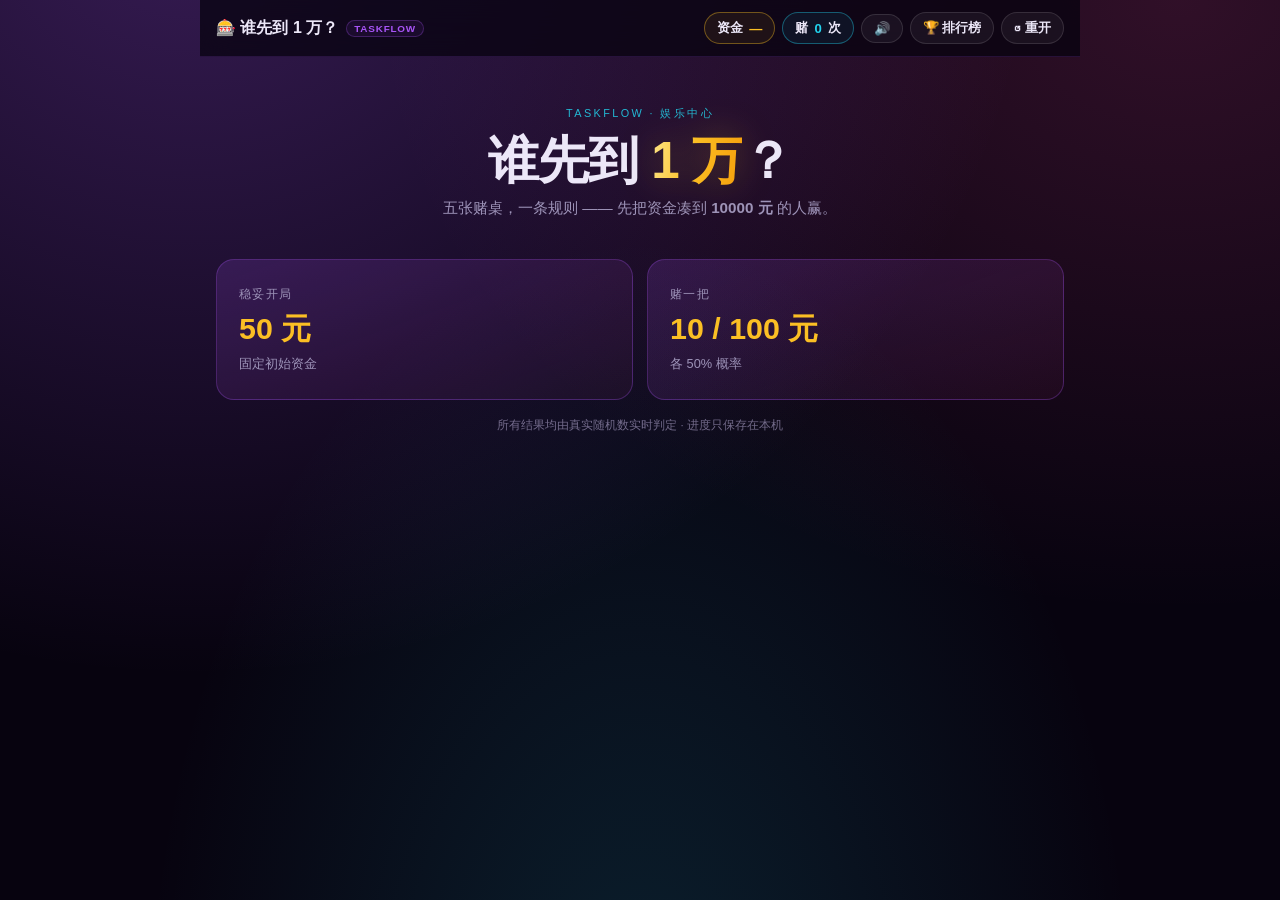
==== commit e8a08f1a: "Update casino.html" ====
--- a/casino.html
+++ b/casino.html
@@ -72,6 +72,8 @@
   }
   .chip--money { border-color: rgba(251, 191, 36, .38); background: rgba(251, 191, 36, .07); }
   .chip--money b { color: var(--gold); font-variant-numeric: tabular-nums; }
+  .chip--gambles { border-color: rgba(34, 211, 238, .38); background: rgba(34, 211, 238, .07); }
+  .chip--gambles b { color: var(--cyan); font-variant-numeric: tabular-nums; }
   .chip--btn { cursor: pointer; transition: border-color .18s, color .18s, box-shadow .18s; }
   .chip--btn:hover { border-color: var(--line-strong); color: #fff; box-shadow: 0 0 16px rgba(168, 85, 247, .25); }
 
@@ -138,8 +140,18 @@
     box-shadow: 0 0 14px rgba(236, 72, 153, .7);
     transition: width .45s cubic-bezier(.2, .8, .2, 1);
   }
-  .bank__meta { display: flex; justify-content: space-between; max-width: 480px; margin: 0 auto; font-size: .78rem; color: var(--muted); }
+  .bank__meta { display: flex; flex-wrap: wrap; justify-content: space-between; gap: 4px 14px; max-width: 520px; margin: 0 auto; font-size: .78rem; color: var(--muted); }
   .bank__meta b { color: var(--text); font-variant-numeric: tabular-nums; }
+  .bank__meta--center { justify-content: center; }
+
+  /* 资金与赌博次数并排，地位相同 */
+  .bank-row { display: grid; grid-template-columns: repeat(2, minmax(0, 1fr)); gap: 12px; margin-top: 20px; }
+  .bank-row .bank { margin-top: 0; height: 100%; box-sizing: border-box; padding: 22px 18px 18px; }
+  .bank__money--cyan { color: var(--cyan); text-shadow: 0 0 24px rgba(34, 211, 238, .35); }
+  .bank__money small { font-size: .34em; font-weight: 700; letter-spacing: .05em; color: var(--muted); text-shadow: none; }
+  .bank__fill--cyan { background: linear-gradient(90deg, var(--cyan), var(--purple)); box-shadow: 0 0 14px rgba(34, 211, 238, .6); }
+  .bank__fill--cyan.is-over { background: linear-gradient(90deg, var(--pink), #ef4444); box-shadow: 0 0 14px rgba(239, 68, 68, .6); }
+  @media (max-width: 640px) { .bank-row { grid-template-columns: 1fr; } }
 
   .game-grid { display: grid; grid-template-columns: repeat(auto-fit, minmax(248px, 1fr)); gap: 12px; margin-top: 16px; }
   .game-card {
@@ -271,7 +283,7 @@
   }
   .labor-shell { position: relative; }
 
-  /* ============ 摸球 ============ */
+  /* ============ 埃尔斯伯格（摸球） ============ */
   .ball-stage { display: flex; flex-direction: column; align-items: center; margin: 16px 0 4px; }
   .pit-wrap { position: relative; width: min(100%, 430px); }
   #ballCanvas {
@@ -314,7 +326,7 @@
   .bet-actions .btn { flex: 1; }
   .btn--red { background: linear-gradient(135deg, #fb7185, #be123c); box-shadow: 0 6px 22px rgba(244, 63, 94, .28); }
 
-  /* ============ 两信封（3D 拆封） ============ */
+  /* ============ 克拉伊奇克（两信封，3D 拆封） ============ */
   .env-stage { display: grid; grid-template-columns: 1fr 1fr; gap: 14px; margin: 20px 0 6px; }
   .envelope {
     position: relative; display: flex; flex-direction: column; align-items: center; gap: 8px;
@@ -371,7 +383,7 @@
   }
   .env-actions .btn, .door-actions .btn { flex: 1; min-width: 130px; }
 
-  /* ============ 三门（3D 开门） ============ */
+  /* ============ 蒙提霍尔（三门，3D 开门） ============ */
   .doors { display: grid; grid-template-columns: repeat(3, 1fr); gap: 10px; margin: 20px 0 6px; }
   .door {
     position: relative; display: flex; flex-direction: column; align-items: center; gap: 7px;
@@ -564,6 +576,7 @@
     <div class="brand">🎰 谁先到 1 万？ <span class="brand__bang">TASKFLOW</span></div>
     <div class="wallet">
       <span class="chip chip--money">资金 <b id="moneyLabel">—</b></span>
+      <span class="chip chip--gambles">赌 <b id="topGambles">0</b> 次</span>
       <button class="chip chip--btn" id="soundBtn" type="button" title="音效开关">🔊</button>
       <button class="chip chip--btn" id="boardBtn" type="button">🏆 排行榜</button>
       <button class="chip chip--btn" id="restartBtn" type="button">↺ 重开</button>
@@ -594,13 +607,23 @@
 
   <!-- ===== 大厅 ===== -->
   <section class="screen" id="screen-lobby" hidden>
-    <div class="bank">
-      <div class="bank__label">当前资金</div>
-      <div class="bank__money" id="lobbyMoney">0</div>
-      <div class="bank__bar"><div class="bank__fill" id="lobbyBar"></div></div>
-      <div class="bank__meta">
-        <span>距离 10000 还差 <b id="lobbyGap">10000</b></span>
-        <span>最高纪录 <b id="lobbyBest">0</b></span>
+    <div class="bank-row">
+      <div class="bank">
+        <div class="bank__label">当前资金</div>
+        <div class="bank__money" id="lobbyMoney">0</div>
+        <div class="bank__bar"><div class="bank__fill" id="lobbyBar"></div></div>
+        <div class="bank__meta">
+          <span>距离 10000 还差 <b id="lobbyGap">10000</b></span>
+          <span>最高纪录 <b id="lobbyBest">0</b></span>
+        </div>
+      </div>
+      <div class="bank bank--gambles">
+        <div class="bank__label">本次已赌</div>
+        <div class="bank__money bank__money--cyan"><span id="lobbyGambles">0</span><small> 次</small></div>
+        <div class="bank__bar"><div class="bank__fill bank__fill--cyan" id="lobbyGambleBar"></div></div>
+        <div class="bank__meta bank__meta--center">
+          <span id="lobbyGambleRecord">还没到过 1 万</span>
+        </div>
       </div>
     </div>
     <div class="game-grid" id="gameGrid">
@@ -615,7 +638,7 @@
       <button class="game-card" data-game="balls" type="button">
         <span class="game-card__icon">🎱</span>
         <span class="game-card__text">
-          <span class="game-card__title">摸球</span>
+          <span class="game-card__title">埃尔斯伯格（摸球）</span>
           <span class="game-card__desc">押红或押黑，押中拿回 4 倍总回报</span>
         </span>
         <span class="game-card__arrow">→</span>
@@ -623,7 +646,7 @@
       <button class="game-card" data-game="envelope" type="button">
         <span class="game-card__icon">✉️</span>
         <span class="game-card__text">
-          <span class="game-card__title">两信封</span>
+          <span class="game-card__title">克拉伊奇克（两信封）</span>
           <span class="game-card__desc">交 100 元，开一个信封，换还是不换？</span>
         </span>
         <span class="game-card__arrow">→</span>
@@ -631,7 +654,7 @@
       <button class="game-card" data-game="doors" type="button">
         <span class="game-card__icon">🚪</span>
         <span class="game-card__text">
-          <span class="game-card__title">三门</span>
+          <span class="game-card__title">蒙提霍尔（三门）</span>
           <span class="game-card__desc">三选一，押中翻倍，庄家帮你排除一扇空门</span>
         </span>
         <span class="game-card__arrow">→</span>
@@ -674,7 +697,7 @@
   <section class="screen" id="screen-balls" hidden>
     <div class="game-head">
       <button class="back-btn" data-lobby type="button">← 大厅</button>
-      <h2>🎱 摸球</h2>
+      <h2>🎱 埃尔斯伯格（摸球）</h2>
     </div>
     <div class="panel">
       <p class="rules">池子里一共 100 个球：<b class="c-red">30 个红球</b>，其余都是黑球或黄球，<b>各有多少不公开</b>。押红或押黑，押中拿回 <b class="c-gold">4 倍总回报</b>（押 100 拿回 400）；押错本金归零。</p>
@@ -710,7 +733,7 @@
   <section class="screen" id="screen-envelope" hidden>
     <div class="game-head">
       <button class="back-btn" data-lobby type="button">← 大厅</button>
-      <h2>✉️ 两信封</h2>
+      <h2>✉️ 克拉伊奇克（两信封）</h2>
     </div>
     <div class="panel">
       <p class="rules">交 <b class="c-gold">100 元</b> 参与。两个信封里，一个的金额是另一个的 <b>2 倍</b>。先选一个打开看金额，然后决定换不换 —— 最终那个信封里的钱归你。</p>
@@ -741,7 +764,7 @@
   <section class="screen" id="screen-doors" hidden>
     <div class="game-head">
       <button class="back-btn" data-lobby type="button">← 大厅</button>
-      <h2>🚪 三门</h2>
+      <h2>🚪 蒙提霍尔（三门）</h2>
     </div>
     <div class="panel">
       <p class="rules">三扇门，只有一扇后面有奖励。押一笔钱选一扇门，庄家会打开另外两扇中<b>没有奖励</b>的一扇，然后你可以保持或更换。押中押注翻倍，押错押金归零。</p>
@@ -824,7 +847,7 @@
       <h2>🏆 排行榜</h2>
     </div>
     <div class="panel">
-      <p class="rules muted" style="margin:0">按历史最高资金排序 · 同时显示当前资金</p>
+      <p class="rules muted" style="margin:0">按到达 1 万所需的赌博次数排序，越少越强 · 还没到过 1 万的排在最后</p>
       <div class="board-list" id="boardList"></div>
       <div style="display:flex;justify-content:center;margin-top:16px">
         <button class="btn btn--ghost" id="boardRefresh" type="button">刷新</button>
@@ -961,6 +984,8 @@
       best: 0,
       wins: 0,
       plays: 0,
+      gambles: 0,       // 本次开局以来的赌博次数（干苦力不算）
+      winGambles: null, // 历史最少用多少次赌博到达 1 万；null = 还没到过
       started: false,
       celebrated: false,
       laborPresses: 0
@@ -979,6 +1004,11 @@
     s.best = Math.max(normNum(raw.best, 0), s.money);
     s.wins = normNum(raw.wins, 0);
     s.plays = normNum(raw.plays, 0);
+    s.gambles = normNum(raw.gambles, 0);
+    // 0 次是有效成绩（全靠干苦力到 1 万），所以「没到过」只能用 null 表示
+    s.winGambles = raw.winGambles === null || !Number.isFinite(Number(raw.winGambles))
+      ? null
+      : Math.max(0, Math.round(Number(raw.winGambles)));
     s.started = !!raw.started;
     s.celebrated = !!raw.celebrated;
     s.laborPresses = normNum(raw.laborPresses, 0);
@@ -1046,17 +1076,26 @@
 
   async function syncScore() {
     if (!sb || !authUser) return;
+    const row = {
+      user_id: authUser.id,
+      username: username || '匿名',
+      money: Math.round(state.money),
+      best_money: Math.round(state.best),
+      wins: state.wins,
+      plays: state.plays,
+      win_gambles: state.winGambles === null ? null : state.winGambles,
+      updated_at: new Date().toISOString()
+    };
     try {
-      await sb.from('game_scores').upsert({
-        user_id: authUser.id,
-        username: username || '匿名',
-        money: Math.round(state.money),
-        best_money: Math.round(state.best),
-        wins: state.wins,
-        plays: state.plays,
-        updated_at: new Date().toISOString()
-      }, { onConflict: 'user_id' });
-    } catch (e) { /* 离线 / 表未建时静默，成绩仍存在本机 */ }
+      const res = await sb.from('game_scores').upsert(row, { onConflict: 'user_id' });
+      if (res && res.error) throw res.error;
+    } catch (e) {
+      // 老表还没加 win_gambles 列时，退回旧字段同步，别把整条成绩弄丢
+      try {
+        delete row.win_gambles;
+        await sb.from('game_scores').upsert(row, { onConflict: 'user_id' });
+      } catch (e2) { /* 离线 / 表未建时静默，成绩仍存在本机 */ }
+    }
   }
 
   /* ============================================================
@@ -1726,6 +1765,18 @@
     if (state.money > state.best) state.best = state.money;
   }
 
+  // 每个动作都计数：干苦力按一次算 1 次，各赌桌每局/每次入场算 1 次
+  function recordGamble() {
+    state.gambles += 1;
+  }
+
+  // 记录一次到达 1 万，保留历史上最少的赌博次数；返回是否刷新纪录
+  function noteWin(gambles) {
+    const isRecord = state.winGambles === null || gambles < state.winGambles;
+    if (isRecord) state.winGambles = gambles;
+    return isRecord;
+  }
+
   function checkMilestones(prev) {
     if (state.money < RATES.target) state.celebrated = false;
 
@@ -1740,6 +1791,8 @@
     if (state.money >= RATES.target && !state.celebrated) {
       state.celebrated = true;
       state.wins += 1;
+      const gambles = state.gambles;
+      const isRecord = noteWin(gambles);
       save();
       Sfx.jackpot();
       flashScreen('gold');
@@ -1747,7 +1800,11 @@
       queueModal({
         icon: '🏆',
         title: '你赢了！',
-        body: '资金达到 <b class="c-gold">' + fmt(state.money) + ' 元</b>，先到 1 万。',
+        body: '资金达到 <b class="c-gold">' + fmt(state.money) + ' 元</b>，先到 1 万。<br>' +
+              '本次一共赌博 <b class="c-gold">' + fmt(gambles) + ' 次</b>。' +
+              (isRecord && state.wins > 1
+                ? '<br><span class="muted">新的最少纪录！</span>'
+                : ''),
         actions: [
           { label: '继续游玩', style: 'btn--ghost' },
           { label: '重新开始', style: 'btn--gold', onClick: doRestart }
@@ -1771,6 +1828,7 @@
   }
 
   function resolveGate() {
+    recordGamble();
     const r = rollGate();
     let icon = '🎲';
     let msg;
@@ -1912,6 +1970,25 @@
     if (gap) gap.textContent = fmt(Math.max(0, RATES.target - state.money));
     const best = $('#lobbyBest');
     if (best) best.textContent = fmt(state.best);
+    const gambles = $('#lobbyGambles');
+    if (gambles) gambles.textContent = fmt(state.gambles);
+    const topGambles = $('#topGambles');
+    if (topGambles) topGambles.textContent = fmt(state.gambles);
+
+    // 赌博次数横条：以个人最少纪录为标尺，超过纪录变红
+    const gambleBar = $('#lobbyGambleBar');
+    if (gambleBar) {
+      const rec = state.winGambles;
+      const pct = rec === null ? 0 : Math.min(100, (state.gambles / Math.max(1, rec)) * 100);
+      gambleBar.style.width = pct + '%';
+      gambleBar.classList.toggle('is-over', rec !== null && state.gambles > rec);
+    }
+    const gambleRec = $('#lobbyGambleRecord');
+    if (gambleRec) {
+      gambleRec.innerHTML = state.winGambles === null
+        ? '还没到过 1 万'
+        : '历史最少 <b>' + fmt(state.winGambles) + '</b> 次到 1 万';
+    }
     const bar = $('#lobbyBar');
     if (bar) bar.style.width = Math.min(100, (state.money / RATES.target) * 100) + '%';
   }
@@ -1967,6 +2044,7 @@
     const roll = rollLabor();
     state.plays += 1;
     state.laborPresses += 1;
+    recordGamble();
 
     if (roll.wiped) {
       laborBusy = true;
@@ -2013,7 +2091,7 @@
   }
 
   /* ============================================================
-     2. 摸球
+     2. 埃尔斯伯格（摸球）
      ============================================================ */
   let ballBusy = false;
 
@@ -2074,6 +2152,7 @@
 
     state.money -= stake;
     state.plays += 1;
+    recordGamble();
     save();
     renderMoney();
 
@@ -2122,7 +2201,7 @@
   }
 
   /* ============================================================
-     3. 两信封（克拉伊奇克）
+     3. 克拉伊奇克（两信封）
      ============================================================ */
   const env = { phase: 'idle', picked: -1, shown: 0, other: 0, final: 0, prevMoney: 0 };
 
@@ -2250,6 +2329,7 @@
     Sfx.envelope();
     state.money += env.final;
     state.plays += 1;
+    recordGamble();
     setBest();
     if (env.final - RATES.envelope.fee >= 0) { Sfx.win(); flashScreen('gold'); }
     else { Sfx.lose(); }
@@ -2260,7 +2340,7 @@
   }
 
   /* ============================================================
-     4. 三门（蒙提霍尔）
+     4. 蒙提霍尔（三门）
      ============================================================ */
   const door = { phase: 'idle', pick: -1, prize: -1, opened: -1, finalPick: -1, bet: 0, won: false, prevMoney: 0 };
 
@@ -2395,6 +2475,7 @@
 
     if (door.won) state.money += door.bet * RATES.doors.payout;
     state.plays += 1;
+    recordGamble();
     setBest();
     door.phase = 'done';
     Sfx.door();
@@ -2458,6 +2539,7 @@
     const prev = state.money;
     state.money -= tier.fee;
     state.plays += 1;
+    recordGamble();
     save();
     renderMoney();
 
@@ -2592,13 +2674,28 @@
     }
 
     let res;
+    let hasGambleCol = true;
     try {
       res = await sb.from('game_scores')
-        .select('user_id,username,money,best_money,wins,plays,updated_at')
+        .select('user_id,username,money,best_money,wins,plays,win_gambles,updated_at')
+        .order('win_gambles', { ascending: true, nullsFirst: false })
         .order('best_money', { ascending: false })
         .limit(50);
     } catch (e) {
       res = { error: e };
+    }
+
+    // 数据库还没加 win_gambles 列时退回旧排序，别让整个排行榜打不开
+    if (res.error) {
+      hasGambleCol = false;
+      try {
+        res = await sb.from('game_scores')
+          .select('user_id,username,money,best_money,wins,plays,updated_at')
+          .order('best_money', { ascending: false })
+          .limit(50);
+      } catch (e) {
+        res = { error: e };
+      }
     }
 
     if (res.error) {
@@ -2614,15 +2711,32 @@
       return;
     }
 
-    list.innerHTML = rows.map(function (r, i) {
+    if (hasGambleCol) {
+      rows.sort(function (a, b) {
+        const av = a.win_gambles == null ? Infinity : Number(a.win_gambles);
+        const bv = b.win_gambles == null ? Infinity : Number(b.win_gambles);
+        if (av !== bv) return av - bv;
+        return Number(b.best_money || 0) - Number(a.best_money || 0);
+      });
+    }
+
+    const note = hasGambleCol ? '' :
+      '<p class="board-empty" style="padding:10px 4px">数据库还没加 win_gambles 列，暂时按最高资金排序。' +
+      '在 Supabase SQL Editor 跑一次文末的建表/升级语句后，就会按赌博次数排名。</p>';
+
+    list.innerHTML = note + rows.map(function (r, i) {
       const self = authUser && r.user_id === authUser.id;
       const medal = i === 0 ? '🥇' : i === 1 ? '🥈' : i === 2 ? '🥉' : String(i + 1);
+      const wg = hasGambleCol && r.win_gambles != null ? Number(r.win_gambles) : null;
       return '<div class="board-row' + (self ? ' is-self' : '') + '">' +
         '<span class="board-rank">' + medal + '</span>' +
         '<span class="board-name">' + escapeHtml(r.username || '匿名') +
           (self ? ' <em>你</em>' : '') + '</span>' +
-        '<span class="board-best c-gold">' + fmt(r.best_money) + '</span>' +
-        '<span class="board-sub">当前 ' + fmt(r.money) + ' · 到达 1 万 ' + Number(r.wins || 0) + ' 次</span>' +
+        '<span class="board-best c-gold">' + (wg == null ? '—' : fmt(wg) + ' 次') + '</span>' +
+        '<span class="board-sub">' +
+          (wg == null ? '还没到过 1 万' : '最少赌博次数到达 1 万') +
+          ' · 最高 ' + fmt(r.best_money) + ' 元' +
+          ' · 到达 1 万 ' + Number(r.wins || 0) + ' 次</span>' +
       '</div>';
     }).join('');
   }
@@ -2737,6 +2851,8 @@
         best: state.best,
         wins: state.wins,
         plays: state.plays,
+        gambles: state.gambles,
+        winGambles: state.winGambles,
         started: state.started,
         celebrated: state.celebrated,
         laborPresses: state.laborPresses
@@ -2751,6 +2867,9 @@
     rollPetersburg: rollPetersburg,
     rollGate: rollGate,
     settleBalls: settleBalls,
+    recordGamble: recordGamble,
+    noteWin: noteWin,
+    checkVictory: checkVictory,
     showScreen: showScreen,
     // 调试用：直接设资金并切屏（仅供本地预览/测试，正常游玩用不到）
     _devSet: function (opts) {
@@ -2761,6 +2880,13 @@
         state.best = Math.max(state.best, state.money);
         renderMoney();
       }
+      if (typeof opts.gambles === 'number') {
+        state.gambles = Math.max(0, Math.round(opts.gambles));
+        renderMoney();
+      }
+      if (opts.winGambles === null || typeof opts.winGambles === 'number') {
+        state.winGambles = opts.winGambles === null ? null : Math.max(0, Math.round(opts.winGambles));
+      }
       if (opts.screen) showScreen(opts.screen);
     },
     _setRand: function (fn) { RAND = typeof fn === 'function' ? fn : Math.random; }
